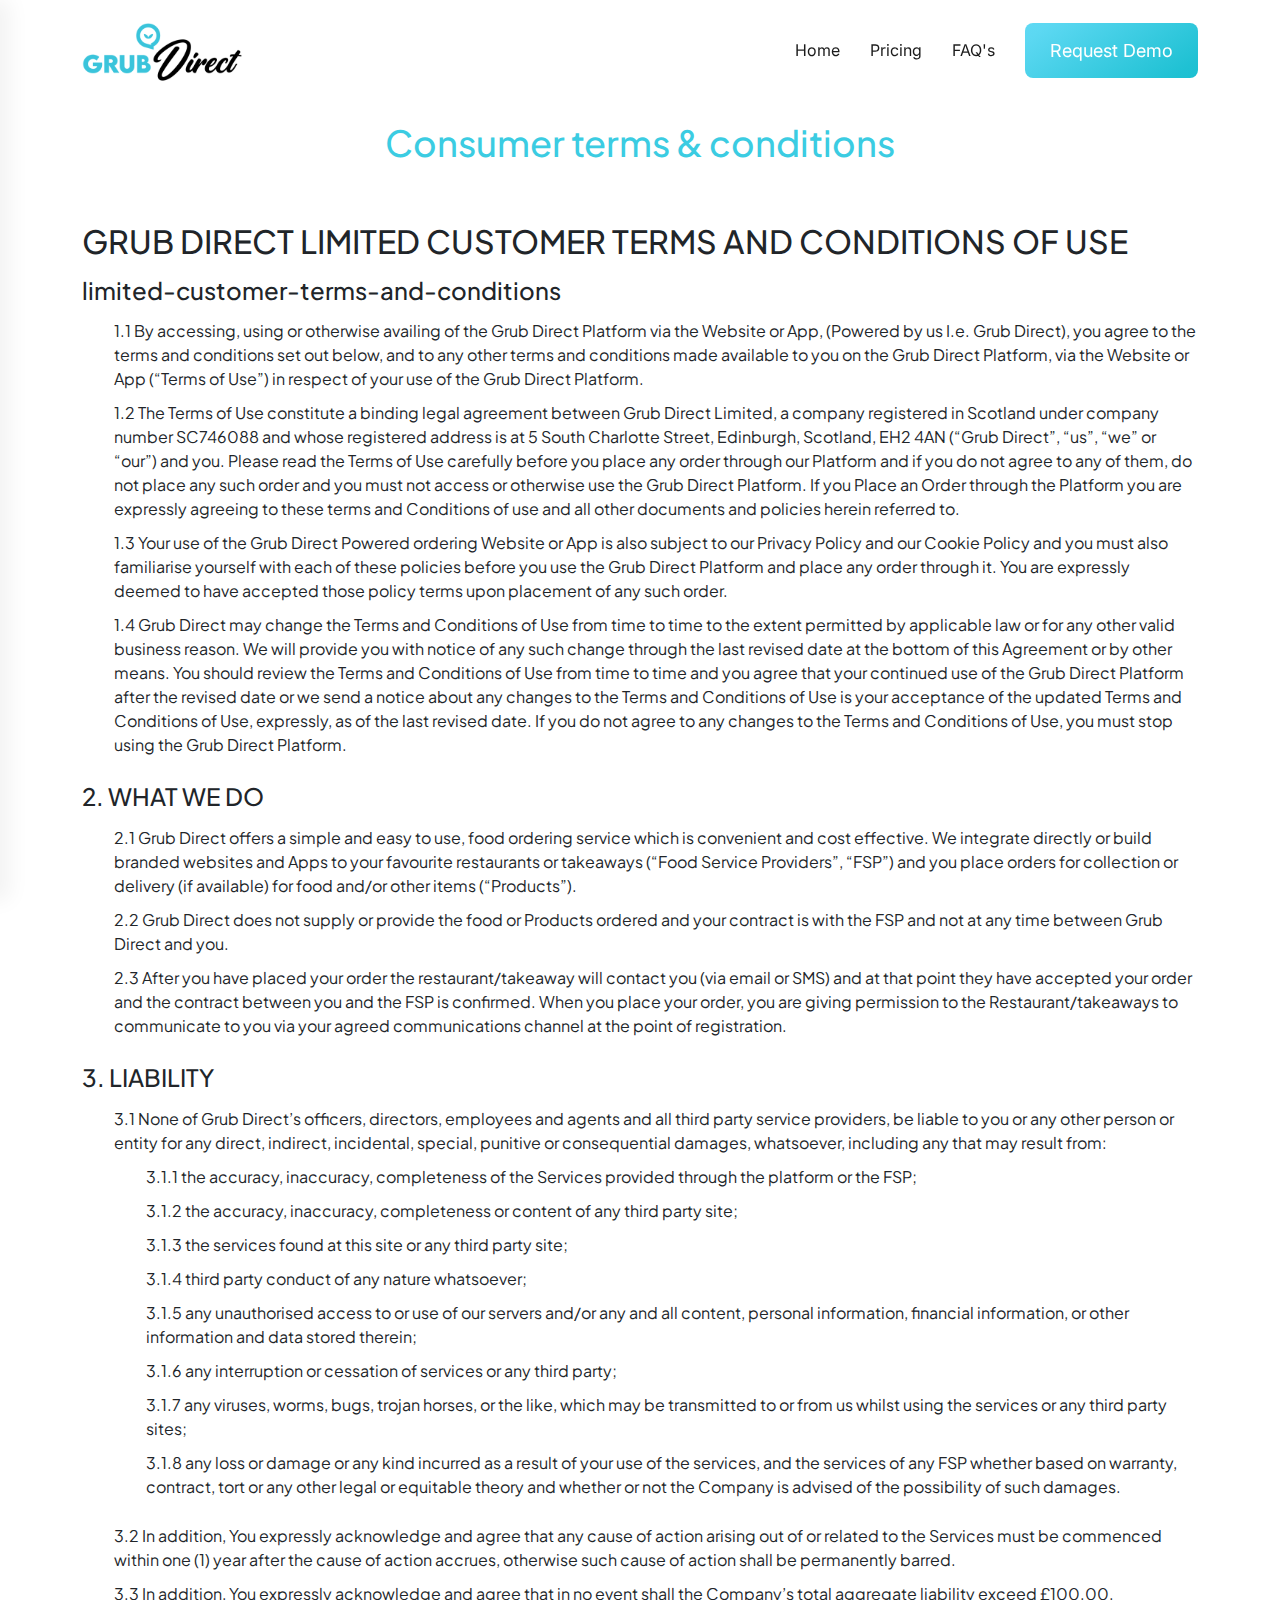
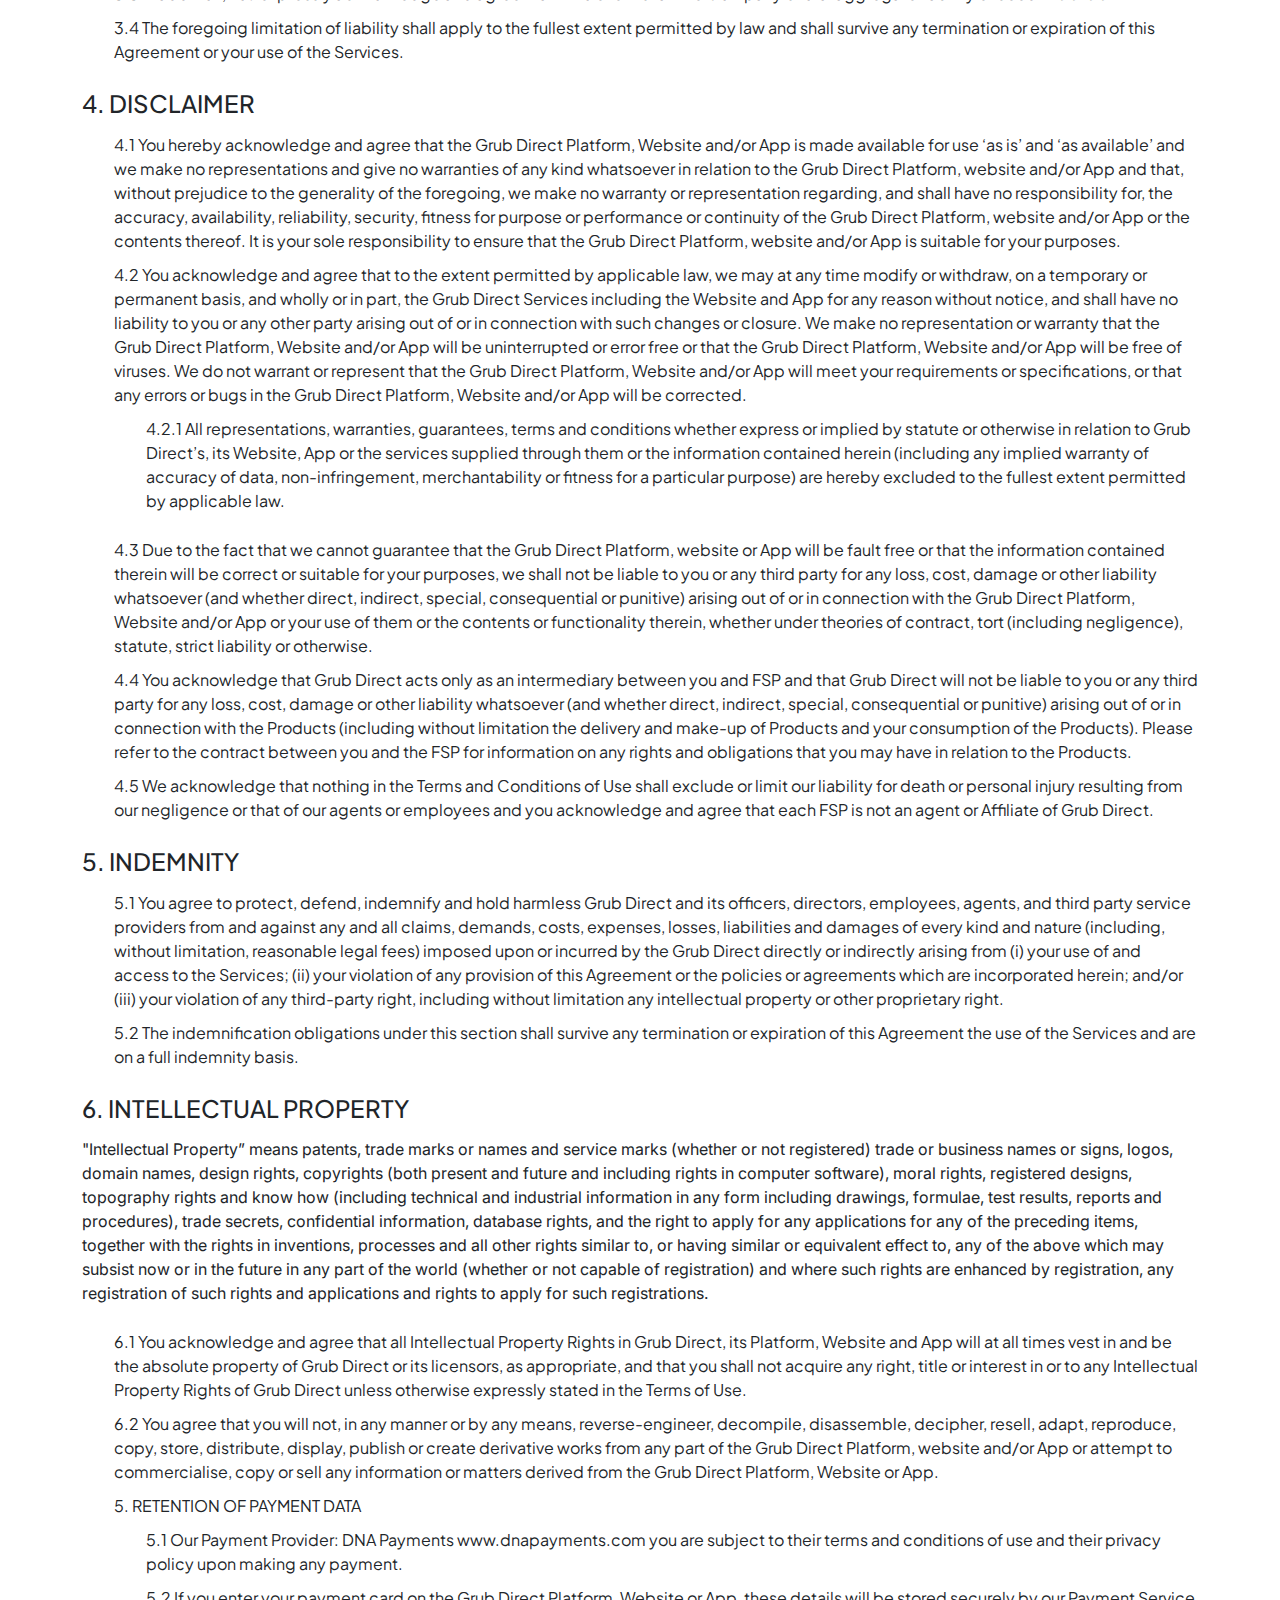
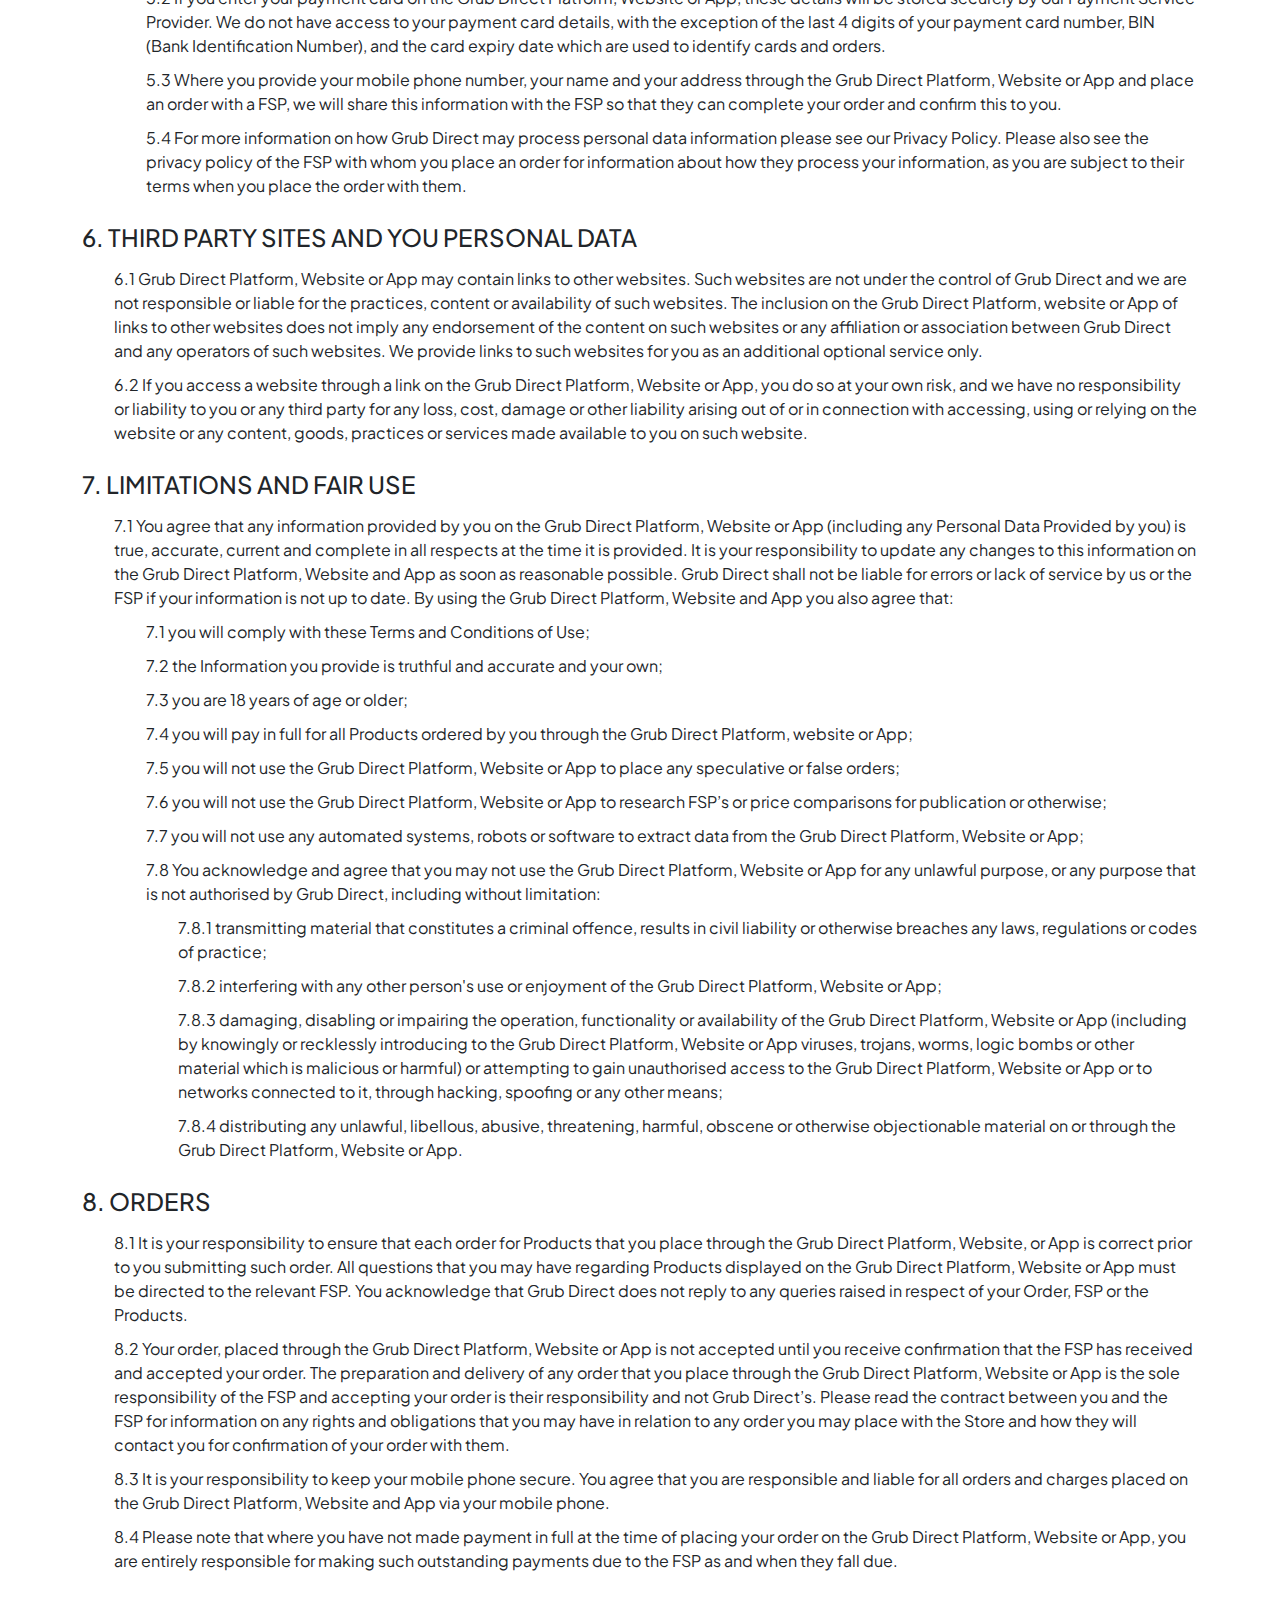
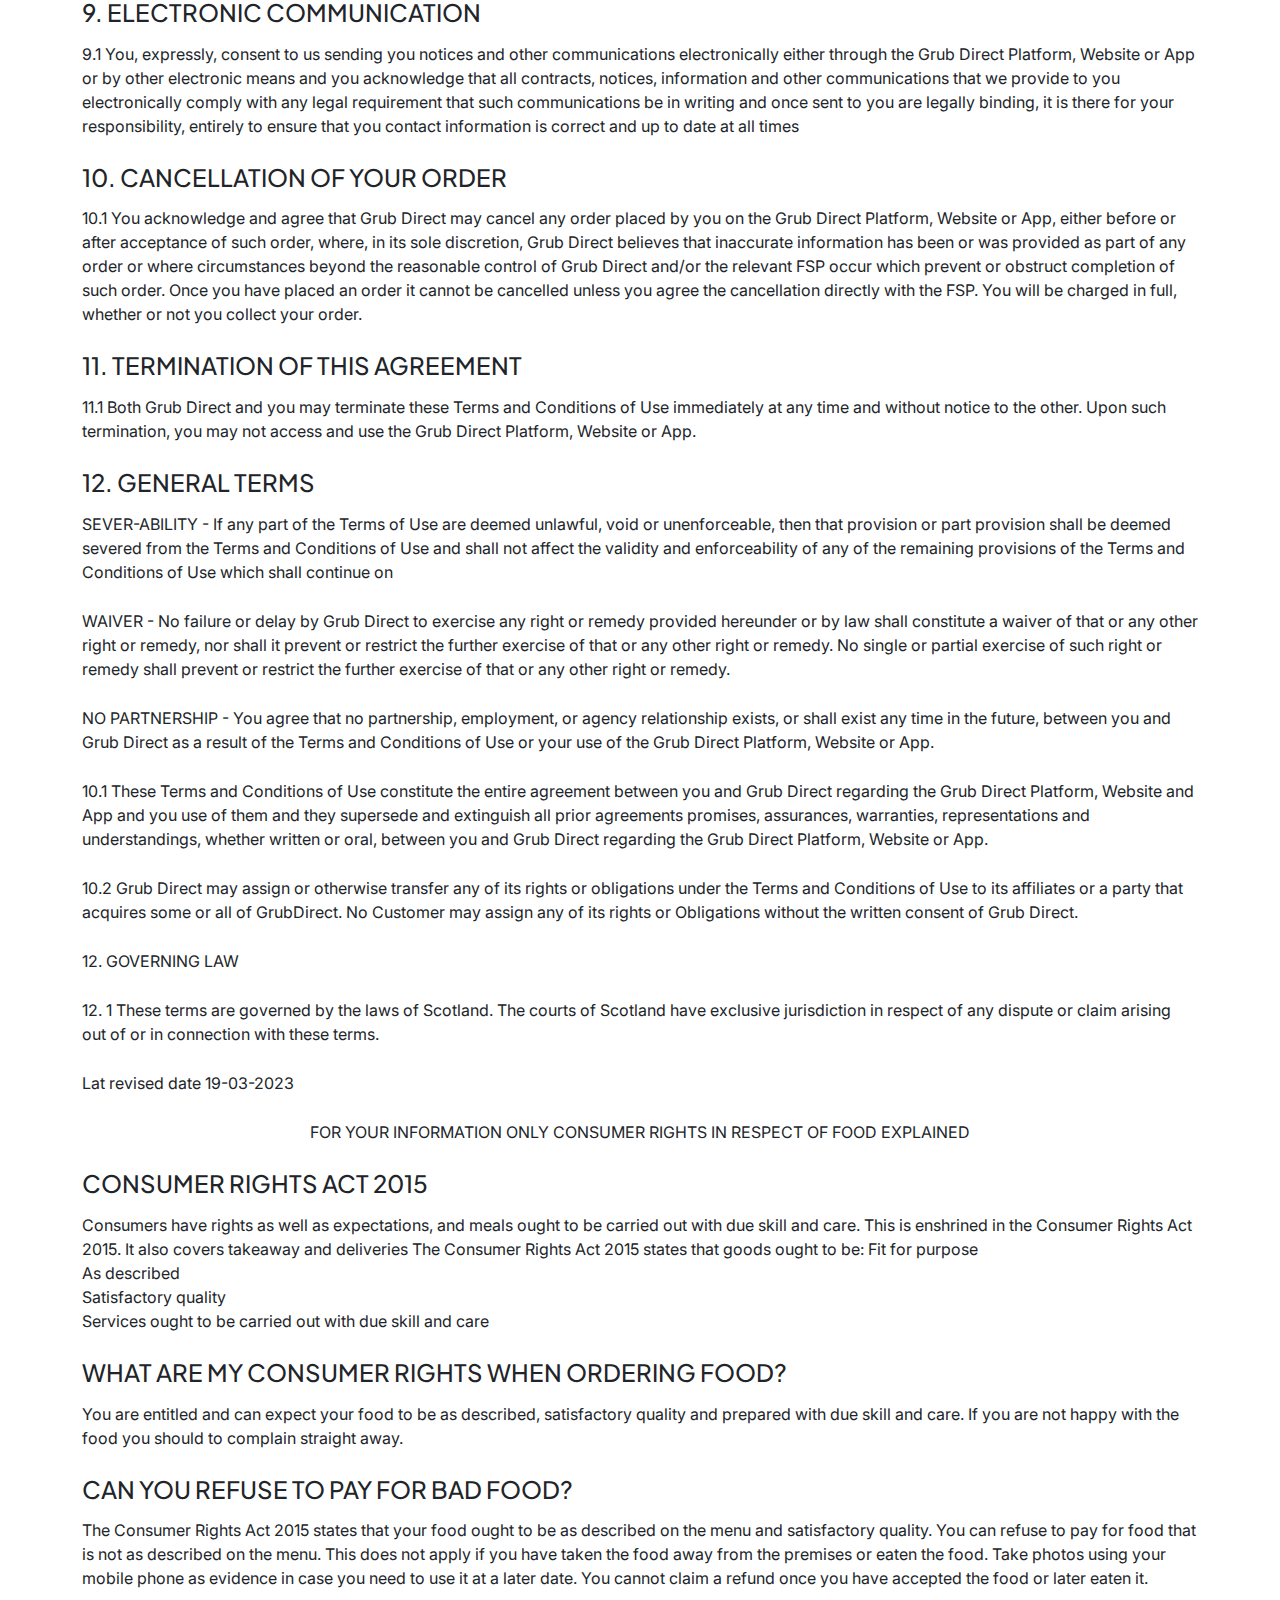
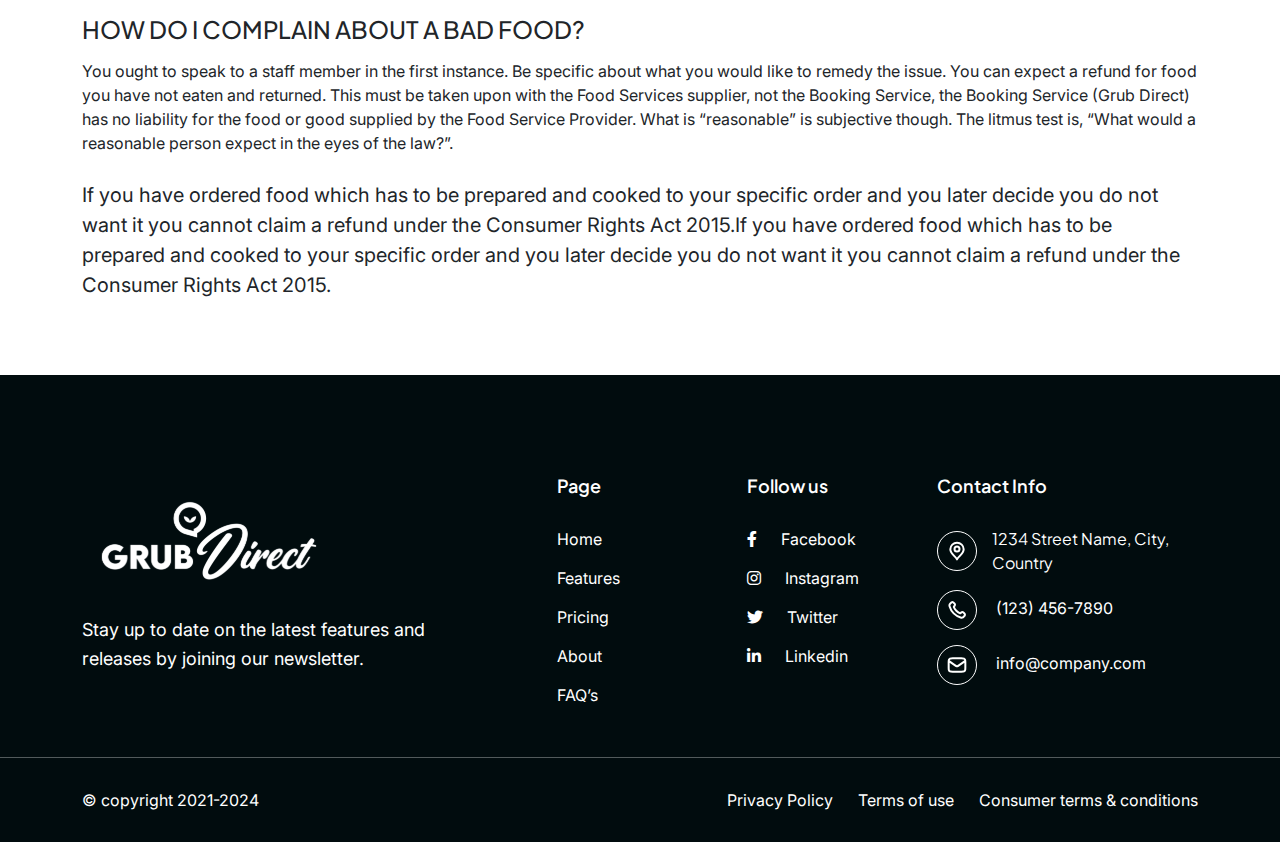
==== consumer-terms-conditions.html @ b96ad0de "initial" ====
<!DOCTYPE html>
<html lang="en">
  <head>
    <meta charset="UTF-8">
    <meta name="viewport" content="width=device-width, initial-scale=1.0">
    <title>Grub Direct</title>
    <link href="https://cdnjs.cloudflare.com/ajax/libs/bootstrap/5.3.0/css/bootstrap.min.css" rel="stylesheet">
    <link href="https://cdnjs.cloudflare.com/ajax/libs/font-awesome/6.0.0-beta3/css/all.min.css" rel="stylesheet">
    <link href="assets/css/aos.css" rel="stylesheet">
    <link rel="stylesheet" href="assets/css/main.css">
    <link rel="stylesheet" href="assets/css/responsive.css">
  </head>
  <body>
    <!-- header -->
    <header class="header-area">
      <div class="container">
        <div class="row align-items-center">
          <div class="col-xl-4 col-5">
            <div class="site-logo">
              <a href="index.html">
                <img src="assets/images/logo.svg" alt="grubdirect">
              </a>
            </div>
          </div>
          <div class="col-xl-8 col-7">
            <div class="main-navigation">
              <ul>
                <li>
                  <a href="#">Home</a>
                </li>
                <li>
                  <a href="#">Pricing</a>
                </li>
                <li>
                  <a href="#">FAQ's</a>
                </li>
              </ul>
              <a href="#" class="primary-btn">Request Demo</a>
            </div>
            <div class="menu-trigger-wrap">
              <div class="menu-trigger">
                <i class="fas fa-bars"></i>
                <i class="fas fa-times"></i>
              </div>
            </div>
          </div>
        </div>
      </div>
    </header>
    <!-- header offcanvas  -->
    <div class="offcanvas-wraper">
      <div class="container">
        <div class="row">
          <div class="col-lg-12">
            <ul class="offcanvas-menu navbar-nav">
              <li class="nav-item active">
                <a class="nav-link" href="#">Home</a>
              </li>
              <li class="nav-item">
                <a class="nav-link" href="#nft">Pricing</a>
              </li>
              <li class="nav-item">
                <a class="nav-link" href="#ecosystem">FAQ's</a>
              </li>
            </ul>
            <ul class="header-btns">
              <li>
                <a class="primary-btn astro-play" href="#">AstroPlay <i class="fas fa-angle-right"></i>
                </a>
              </li>
            </ul>
          </div>
        </div>
      </div>
    </div>
    <!-- hero -->
    <section class="inner-banner">
      <div class="container">
        <div class="row">
          <div class="col-lg-12">
            <h2>Consumer terms & conditions</h2>
          </div>
        </div>
      </div>
    </section>
    <section class="privacy-content">
      <div class="container">
        <div class="row">
          <div class="col-lg-12">
            <h2>GRUB DIRECT LIMITED CUSTOMER TERMS AND CONDITIONS OF USE </h2>
            <h4>limited-customer-terms-and-conditions</h4>
            <ul>
              <li>1.1 By accessing, using or otherwise availing of the Grub Direct Platform via the Website or App, (Powered by us I.e. Grub Direct), you agree to the terms and conditions set out below, and to any other terms and conditions made available to you on the Grub Direct Platform, via the Website or App (“Terms of Use”) in respect of your use of the Grub Direct Platform.</li>
              <li>1.2 The Terms of Use constitute a binding legal agreement between Grub Direct Limited, a company registered in Scotland under company number SC746088 and whose registered address is at 5 South Charlotte Street, Edinburgh, Scotland, EH2 4AN (“Grub Direct”, “us”, “we” or “our”) and you. Please read the Terms of Use carefully before you place any order through our Platform and if you do not agree to any of them, do not place any such order and you must not access or otherwise use the Grub Direct Platform. If you Place an Order through the Platform you are expressly agreeing to these terms and Conditions of use and all other documents and policies herein referred to.</li>
              <li>1.3 Your use of the Grub Direct Powered ordering Website or App is also subject to our Privacy Policy and our Cookie Policy and you must also familiarise yourself with each of these policies before you use the Grub Direct Platform and place any order through it. You are expressly deemed to have accepted those policy terms upon placement of any such order.</li>
              <li>1.4 Grub Direct may change the Terms and Conditions of Use from time to time to the extent permitted by applicable law or for any other valid business reason. We will provide you with notice of any such change through the last revised date at the bottom of this Agreement or by other means. You should review the Terms and Conditions of Use from time to time and you agree that your continued use of the Grub Direct Platform after the revised date or we send a notice about any changes to the Terms and Conditions of Use is your acceptance of the updated Terms and Conditions of Use, expressly, as of the last revised date. If you do not agree to any changes to the Terms and Conditions of Use, you must stop using the Grub Direct Platform.</li>
            </ul>
            <h4>2. WHAT WE DO</h4>
            <ul>
              <li>2.1 Grub Direct offers a simple and easy to use, food ordering service which is convenient and cost effective. We integrate directly or build branded websites and Apps to your favourite restaurants or takeaways (“Food Service Providers”, “FSP”) and you place orders for collection or delivery (if available) for food and/or other items (“Products”).</li>
              <li>2.2 Grub Direct does not supply or provide the food or Products ordered and your contract is with the FSP and not at any time between Grub Direct and you.</li>
              <li>2.3 After you have placed your order the restaurant/takeaway will contact you (via email or SMS) and at that point they have accepted your order and the contract between you and the FSP is confirmed. When you place your order, you are giving permission to the Restaurant/takeaways to communicate to you via your agreed communications channel at the point of registration.</li>
            </ul>
            <h4>3. LIABILITY</h4>
            <ul>
              <li>3.1 None of Grub Direct’s officers, directors, employees and agents and all third party service providers, be liable to you or any other person or entity for any direct, indirect, incidental, special, punitive or consequential damages, whatsoever, including any that may result from:</li>
              <ul>
                <li>3.1.1 the accuracy, inaccuracy, completeness of the Services provided through the platform or the FSP;</li>
                <li>3.1.2 the accuracy, inaccuracy, completeness or content of any third party site;</li>
                <li>3.1.3 the services found at this site or any third party site;</li>
                <li>3.1.4 third party conduct of any nature whatsoever;</li>
                <li>3.1.5 any unauthorised access to or use of our servers and/or any and all content, personal information, financial information, or other information and data stored therein;</li>
                <li>3.1.6 any interruption or cessation of services or any third party;</li>
                <li>3.1.7 any viruses, worms, bugs, trojan horses, or the like, which may be transmitted to or from us whilst using the services or any third party sites;</li>
                <li>3.1.8 any loss or damage or any kind incurred as a result of your use of the services, and the services of any FSP whether based on warranty, contract, tort or any other legal or equitable theory and whether or not the Company is advised of the possibility of such damages.</li>
              </ul>
              <li>3.2 In addition, You expressly acknowledge and agree that any cause of action arising out of or related to the Services must be commenced within one (1) year after the cause of action accrues, otherwise such cause of action shall be permanently barred.</li>
              <li>3.3 In addition, You expressly acknowledge and agree that in no event shall the Company’s total aggregate liability exceed £100.00.</li>
              <li>3.4 The foregoing limitation of liability shall apply to the fullest extent permitted by law and shall survive any termination or expiration of this Agreement or your use of the Services.</li>
            </ul>
            <h4>4. DISCLAIMER</h4>
            <ul>
              <li>4.1 You hereby acknowledge and agree that the Grub Direct Platform, Website and/or App is made available for use ‘as is’ and ‘as available’ and we make no representations and give no warranties of any kind whatsoever in relation to the Grub Direct Platform, website and/or App and that, without prejudice to the generality of the foregoing, we make no warranty or representation regarding, and shall have no responsibility for, the accuracy, availability, reliability, security, fitness for purpose or performance or continuity of the Grub Direct Platform, website and/or App or the contents thereof. It is your sole responsibility to ensure that the Grub Direct Platform, website and/or App is suitable for your purposes.</li>
              <li>4.2 You acknowledge and agree that to the extent permitted by applicable law, we may at any time modify or withdraw, on a temporary or permanent basis, and wholly or in part, the Grub Direct Services including the Website and App for any reason without notice, and shall have no liability to you or any other party arising out of or in connection with such changes or closure. We make no representation or warranty that the Grub Direct Platform, Website and/or App will be uninterrupted or error free or that the Grub Direct Platform, Website and/or App will be free of viruses. We do not warrant or represent that the Grub Direct Platform, Website and/or App will meet your requirements or specifications, or that any errors or bugs in the Grub Direct Platform, Website and/or App will be corrected.</li>
              <ul>
                <li>4.2.1 All representations, warranties, guarantees, terms and conditions whether express or implied by statute or otherwise in relation to Grub Direct’s, its Website, App or the services supplied through them or the information contained herein (including any implied warranty of accuracy of data, non-infringement, merchantability or fitness for a particular purpose) are hereby excluded to the fullest extent permitted by applicable law.</li>
              </ul>
              <li>4.3 Due to the fact that we cannot guarantee that the Grub Direct Platform, website or App will be fault free or that the information contained therein will be correct or suitable for your purposes, we shall not be liable to you or any third party for any loss, cost, damage or other liability whatsoever (and whether direct, indirect, special, consequential or punitive) arising out of or in connection with the Grub Direct Platform, Website and/or App or your use of them or the contents or functionality therein, whether under theories of contract, tort (including negligence), statute, strict liability or otherwise.</li>
              <li>4.4 You acknowledge that Grub Direct acts only as an intermediary between you and FSP and that Grub Direct will not be liable to you or any third party for any loss, cost, damage or other liability whatsoever (and whether direct, indirect, special, consequential or punitive) arising out of or in connection with the Products (including without limitation the delivery and make-up of Products and your consumption of the Products). Please refer to the contract between you and the FSP for information on any rights and obligations that you may have in relation to the Products.</li>
              <li>4.5 We acknowledge that nothing in the Terms and Conditions of Use shall exclude or limit our liability for death or personal injury resulting from our negligence or that of our agents or employees and you acknowledge and agree that each FSP is not an agent or Affiliate of Grub Direct.</li>
            </ul>
            <h4>5. INDEMNITY</h4>
            <ul>
              <li>5.1 You agree to protect, defend, indemnify and hold harmless Grub Direct and its officers, directors, employees, agents, and third party service providers from and against any and all claims, demands, costs, expenses, losses, liabilities and damages of every kind and nature (including, without limitation, reasonable legal fees) imposed upon or incurred by the Grub Direct directly or indirectly arising from (i) your use of and access to the Services; (ii) your violation of any provision of this Agreement or the policies or agreements which are incorporated herein; and/or (iii) your violation of any third-party right, including without limitation any intellectual property or other proprietary right.</li>
              <li>5.2 The indemnification obligations under this section shall survive any termination or expiration of this Agreement the use of the Services and are on a full indemnity basis.</li>
            </ul>
            <h4>6. INTELLECTUAL PROPERTY</h4>
            <p>"Intellectual Property” means patents, trade marks or names and service marks (whether or not registered) trade or business names or signs, logos, domain names, design rights, copyrights (both present and future and including rights in computer software), moral rights, registered designs, topography rights and know how (including technical and industrial information in any form including drawings, formulae, test results, reports and procedures), trade secrets, confidential information, database rights, and the right to apply for any applications for any of the preceding items, together with the rights in inventions, processes and all other rights similar to, or having similar or equivalent effect to, any of the above which may subsist now or in the future in any part of the world (whether or not capable of registration) and where such rights are enhanced by registration, any registration of such rights and applications and rights to apply for such registrations.</p>
            <ul>
              <li>6.1 You acknowledge and agree that all Intellectual Property Rights in Grub Direct, its Platform, Website and App will at all times vest in and be the absolute property of Grub Direct or its licensors, as appropriate, and that you shall not acquire any right, title or interest in or to any Intellectual Property Rights of Grub Direct unless otherwise expressly stated in the Terms of Use.</li>
              <li>6.2 You agree that you will not, in any manner or by any means, reverse-engineer, decompile, disassemble, decipher, resell, adapt, reproduce, copy, store, distribute, display, publish or create derivative works from any part of the Grub Direct Platform, website and/or App or attempt to commercialise, copy or sell any information or matters derived from the Grub Direct Platform, Website or App.</li>
              <li>5. RETENTION OF PAYMENT DATA</li>
              <ul>
                <li>5.1 Our Payment Provider: DNA Payments www.dnapayments.com you are subject to their terms and conditions of use and their privacy policy upon making any payment.</li>
                <li>5.2 If you enter your payment card on the Grub Direct Platform, Website or App, these details will be stored securely by our Payment Service Provider. We do not have access to your payment card details, with the exception of the last 4 digits of your payment card number, BIN (Bank Identification Number), and the card expiry date which are used to identify cards and orders.</li>
                <li>5.3 Where you provide your mobile phone number, your name and your address through the Grub Direct Platform, Website or App and place an order with a FSP, we will share this information with the FSP so that they can complete your order and confirm this to you.</li>
                <li>5.4 For more information on how Grub Direct may process personal data information please see our Privacy Policy. Please also see the privacy policy of the FSP with whom you place an order for information about how they process your information, as you are subject to their terms when you place the order with them.</li>
              </ul>
            </ul>
            <h4>6. THIRD PARTY SITES AND YOU PERSONAL DATA </h4>
            <ul>
              <li>6.1 Grub Direct Platform, Website or App may contain links to other websites. Such websites are not under the control of Grub Direct and we are not responsible or liable for the practices, content or availability of such websites. The inclusion on the Grub Direct Platform, website or App of links to other websites does not imply any endorsement of the content on such websites or any affiliation or association between Grub Direct and any operators of such websites. We provide links to such websites for you as an additional optional service only.</li>
              <li>6.2 If you access a website through a link on the Grub Direct Platform, Website or App, you do so at your own risk, and we have no responsibility or liability to you or any third party for any loss, cost, damage or other liability arising out of or in connection with accessing, using or relying on the website or any content, goods, practices or services made available to you on such website.</li>
            </ul>
            <h4>7. LIMITATIONS AND FAIR USE</h4>
            <ul>
              <li>7.1 You agree that any information provided by you on the Grub Direct Platform, Website or App (including any Personal Data Provided by you) is true, accurate, current and complete in all respects at the time it is provided. It is your responsibility to update any changes to this information on the Grub Direct Platform, Website and App as soon as reasonable possible. Grub Direct shall not be liable for errors or lack of service by us or the FSP if your information is not up to date. By using the Grub Direct Platform, Website and App you also agree that:</li>
              <ul>
                <li>7.1 you will comply with these Terms and Conditions of Use;</li>
                <li>7.2 the Information you provide is truthful and accurate and your own;</li>
                <li>7.3 you are 18 years of age or older;</li>
                <li>7.4 you will pay in full for all Products ordered by you through the Grub Direct Platform, website or App;</li>
                <li>7.5 you will not use the Grub Direct Platform, Website or App to place any speculative or false orders;</li>
                <li>7.6 you will not use the Grub Direct Platform, Website or App to research FSP’s or price comparisons for publication or otherwise;</li>
                <li>7.7 you will not use any automated systems, robots or software to extract data from the Grub Direct Platform, Website or App;</li>
                <li>7.8 You acknowledge and agree that you may not use the Grub Direct Platform, Website or App for any unlawful purpose, or any purpose that is not authorised by Grub Direct, including without limitation:</li>
                <ul>
                  <li>7.8.1 transmitting material that constitutes a criminal offence, results in civil liability or otherwise breaches any laws, regulations or codes of practice;</li>
                  <li>7.8.2 interfering with any other person's use or enjoyment of the Grub Direct Platform, Website or App;</li>
                  <li>7.8.3 damaging, disabling or impairing the operation, functionality or availability of the Grub Direct Platform, Website or App (including by knowingly or recklessly introducing to the Grub Direct Platform, Website or App viruses, trojans, worms, logic bombs or other material which is malicious or harmful) or attempting to gain unauthorised access to the Grub Direct Platform, Website or App or to networks connected to it, through hacking, spoofing or any other means;</li>
                  <li>7.8.4 distributing any unlawful, libellous, abusive, threatening, harmful, obscene or otherwise objectionable material on or through the Grub Direct Platform, Website or App.</li>
                </ul>
              </ul>
            </ul>
            <h4>8. ORDERS</h4>
            <ul>
              <li>8.1 It is your responsibility to ensure that each order for Products that you place through the Grub Direct Platform, Website, or App is correct prior to you submitting such order. All questions that you may have regarding Products displayed on the Grub Direct Platform, Website or App must be directed to the relevant FSP. You acknowledge that Grub Direct does not reply to any queries raised in respect of your Order, FSP or the Products.</li>
              <li>8.2 Your order, placed through the Grub Direct Platform, Website or App is not accepted until you receive confirmation that the FSP has received and accepted your order. The preparation and delivery of any order that you place through the Grub Direct Platform, Website or App is the sole responsibility of the FSP and accepting your order is their responsibility and not Grub Direct’s. Please read the contract between you and the FSP for information on any rights and obligations that you may have in relation to any order you may place with the Store and how they will contact you for confirmation of your order with them.</li>
              <li>8.3 It is your responsibility to keep your mobile phone secure. You agree that you are responsible and liable for all orders and charges placed on the Grub Direct Platform, Website and App via your mobile phone.</li>
              <li>8.4 Please note that where you have not made payment in full at the time of placing your order on the Grub Direct Platform, Website or App, you are entirely responsible for making such outstanding payments due to the FSP as and when they fall due.</li>
            </ul>
            <h4>9. ELECTRONIC COMMUNICATION</h4>
            <p>9.1 You, expressly, consent to us sending you notices and other communications electronically either through the Grub Direct Platform, Website or App or by other electronic means and you acknowledge that all contracts, notices, information and other communications that we provide to you electronically comply with any legal requirement that such communications be in writing and once sent to you are legally binding, it is there for your responsibility, entirely to ensure that you contact information is correct and up to date at all times</p>
            <h4>10. CANCELLATION OF YOUR ORDER</h4>
            <p>10.1 You acknowledge and agree that Grub Direct may cancel any order placed by you on the Grub Direct Platform, Website or App, either before or after acceptance of such order, where, in its sole discretion, Grub Direct believes that inaccurate information has been or was provided as part of any order or where circumstances beyond the reasonable control of Grub Direct and/or the relevant FSP occur which prevent or obstruct completion of such order. Once you have placed an order it cannot be cancelled unless you agree the cancellation directly with the FSP. You will be charged in full, whether or not you collect your order.</p>
            <h4>11. TERMINATION OF THIS AGREEMENT</h4>
            <p>11.1 Both Grub Direct and you may terminate these Terms and Conditions of Use immediately at any time and without notice to the other. Upon such termination, you may not access and use the Grub Direct Platform, Website or App.</p>
            <h4>12. GENERAL TERMS</h4>
            <p>SEVER-ABILITY - If any part of the Terms of Use are deemed unlawful, void or unenforceable, then that provision or part provision shall be deemed severed from the Terms and Conditions of Use and shall not affect the validity and enforceability of any of the remaining provisions of the Terms and Conditions of Use which shall continue on</p>
            <p>WAIVER - No failure or delay by Grub Direct to exercise any right or remedy provided hereunder or by law shall constitute a waiver of that or any other right or remedy, nor shall it prevent or restrict the further exercise of that or any other right or remedy. No single or partial exercise of such right or remedy shall prevent or restrict the further exercise of that or any other right or remedy.</p>
            <p>NO PARTNERSHIP - You agree that no partnership, employment, or agency relationship exists, or shall exist any time in the future, between you and Grub Direct as a result of the Terms and Conditions of Use or your use of the Grub Direct Platform, Website or App.</p>
            <p>10.1 These Terms and Conditions of Use constitute the entire agreement between you and Grub Direct regarding the Grub Direct Platform, Website and App and you use of them and they supersede and extinguish all prior agreements promises, assurances, warranties, representations and understandings, whether written or oral, between you and Grub Direct regarding the Grub Direct Platform, Website or App.</p>
            <p>10.2 Grub Direct may assign or otherwise transfer any of its rights or obligations under the Terms and Conditions of Use to its affiliates or a party that acquires some or all of GrubDirect. No Customer may assign any of its rights or Obligations without the written consent of Grub Direct.</p>
            <p>12. GOVERNING LAW</p>
            <p>12. 1 These terms are governed by the laws of Scotland. The courts of Scotland have exclusive jurisdiction in respect of any dispute or claim arising out of or in connection with these terms.</p>
            <p>Lat revised date 19-03-2023</p>
            <p style="text-align: center; text-transform: uppercase;">FOR YOUR INFORMATION ONLY CONSUMER RIGHTS IN RESPECT OF FOOD EXPLAINED </p>
            <h4>CONSUMER RIGHTS ACT 2015</h4>
            <p>Consumers have rights as well as expectations, and meals ought to be carried out with due skill and care. This is enshrined in the Consumer Rights Act 2015. It also covers takeaway and deliveries The Consumer Rights Act 2015 states that goods ought to be: Fit for purpose <br> As described <br> Satisfactory quality <br> Services ought to be carried out with due skill and care </p>
            <h4>WHAT ARE MY CONSUMER RIGHTS WHEN ORDERING FOOD?</h4>
            <p>You are entitled and can expect your food to be as described, satisfactory quality and prepared with due skill and care. If you are not happy with the food you should to complain straight away. </p>
            <h4>CAN YOU REFUSE TO PAY FOR BAD FOOD? </h4>
            <p>The Consumer Rights Act 2015 states that your food ought to be as described on the menu and satisfactory quality. You can refuse to pay for food that is not as described on the menu. This does not apply if you have taken the food away from the premises or eaten the food. Take photos using your mobile phone as evidence in case you need to use it at a later date. You cannot claim a refund once you have accepted the food or later eaten it.</p>
            <h4>HOW DO I COMPLAIN ABOUT A BAD FOOD? </h4>
            <p>You ought to speak to a staff member in the first instance. Be specific about what you would like to remedy the issue. You can expect a refund for food you have not eaten and returned. This must be taken upon with the Food Services supplier, not the Booking Service, the Booking Service (Grub Direct) has no liability for the food or good supplied by the Food Service Provider. What is “reasonable” is subjective though. The litmus test is, “What would a reasonable person expect in the eyes of the law?”.</p>
            <p style="font-size:20px;">If you have ordered food which has to be prepared and cooked to your specific order and you later decide you do not want it you cannot claim a refund under the Consumer Rights Act 2015.If you have ordered food which has to be prepared and cooked to your specific order and you later decide you do not want it you cannot claim a refund under the Consumer Rights Act 2015. </p>
          </div>
        </div>
      </div>
    </section>
    <footer>
      <div class="container footer-container">
        <div class="row">
          <div class="col-xl-5 col-lg-4">
            <div class="footer-box">
              <img src="assets/images/footer-logo.svg" alt="">
              <p>Stay up to date on the latest features and releases by joining our newsletter.</p>
            </div>
          </div>
          <div class="col-xl-2 col-lg-2 desktop-col">
            <div class="footer-box">
              <h4>Page</h4>
              <ul>
                <li>
                  <a href="#">Home</a>
                </li>
                <li>
                  <a href="#">Features</a>
                </li>
                <li>
                  <a href="#">Pricing</a>
                </li>
                <li>
                  <a href="#">About</a>
                </li>
                <li>
                  <a href="#">FAQ’s</a>
                </li>
              </ul>
            </div>
          </div>
          <div class="col-xl-2 col-lg-3 desktop-col">
            <div class="footer-box social">
              <h4>Follow us</h4>
              <ul>
                <li>
                  <a href="#">
                    <i class="fab fa-facebook-f"></i> Facebook </a>
                </li>
                <li>
                  <a href="#">
                    <i class="fab fa-instagram"></i> Instagram </a>
                </li>
                <li>
                  <a href="#">
                    <i class="fab fa-twitter"></i> Twitter </a>
                </li>
                <li>
                  <a href="#">
                    <i class="fab fa-linkedin-in"></i> Linkedin </a>
                </li>
              </ul>
            </div>
          </div>
          <div class="col-xl-3 col-lg-3 desktop-col">
            <div class="footer-box contact">
              <h4>Contact Info</h4>
              <ul>
                <li>
                  <img src="assets/images/map.svg" alt=""> 1234 Street Name, City, Country
                </li>
                <li>
                  <a href="tel:(123) 456-7890">
                    <img src="assets/images/phone-footer.svg" alt=""> (123) 456-7890 </a>
                </li>
                <li>
                  <a href="mailto:info@company.com">
                    <img src="assets/images/env-footer.svg" alt=""> info@company.com </a>
                </li>
              </ul>
            </div>
          </div>
          <div class="col-lg-12 mobile-col">
            <div class="footer-accordion">
              <div class="accordion" id="accordionExample">
                <div class="accordion-item">
                  <h2 class="accordion-header" id="headingOne">
                    <button class="accordion-button" type="button" data-bs-toggle="collapse" data-bs-target="#collapseOne" aria-expanded="true" aria-controls="collapseOne"> Page </button>
                  </h2>
                  <div id="collapseOne" class="accordion-collapse collapse show" aria-labelledby="headingOne" data-bs-parent="#accordionExample">
                    <div class="accordion-body">
                      <ul>
                        <li>
                          <a href="#">Home</a>
                        </li>
                        <li>
                          <a href="#">Features</a>
                        </li>
                        <li>
                          <a href="#">Pricing</a>
                        </li>
                        <li>
                          <a href="#">About</a>
                        </li>
                        <li>
                          <a href="#">FAQ’s</a>
                        </li>
                      </ul>
                    </div>
                  </div>
                </div>
                <div class="accordion-item">
                  <h2 class="accordion-header" id="headingTwo">
                    <button class="accordion-button collapsed" type="button" data-bs-toggle="collapse" data-bs-target="#collapseTwo" aria-expanded="false" aria-controls="collapseTwo"> Follow Us </button>
                  </h2>
                  <div id="collapseTwo" class="accordion-collapse collapse" aria-labelledby="headingTwo" data-bs-parent="#accordionExample">
                    <div class="accordion-body">
                      <ul>
                        <li>
                          <a href="#">
                            <i class="fab fa-facebook-f"></i> Facebook </a>
                        </li>
                        <li>
                          <a href="#">
                            <i class="fab fa-instagram"></i> Instagram </a>
                        </li>
                        <li>
                          <a href="#">
                            <i class="fab fa-twitter"></i> Twitter </a>
                        </li>
                        <li>
                          <a href="#">
                            <i class="fab fa-linkedin-in"></i> Linkedin </a>
                        </li>
                      </ul>
                    </div>
                  </div>
                </div>
                <div class="accordion-item">
                  <h2 class="accordion-header" id="headingThree">
                    <button class="accordion-button collapsed" type="button" data-bs-toggle="collapse" data-bs-target="#collapseThree" aria-expanded="false" aria-controls="collapseThree"> Contact Info. </button>
                  </h2>
                  <div id="collapseThree" class="accordion-collapse collapse" aria-labelledby="headingThree" data-bs-parent="#accordionExample">
                    <div class="accordion-body">
                      <ul>
                        <li>
                          <img src="assets/images/map.svg" alt=""> 1234 Street Name, City, Country
                        </li>
                        <li>
                          <a href="tel:(123) 456-7890">
                            <img src="assets/images/phone-footer.svg" alt=""> (123) 456-7890 </a>
                        </li>
                        <li>
                          <a href="mailto:info@company.com">
                            <img src="assets/images/env-footer.svg" alt=""> info@company.com </a>
                        </li>
                      </ul>
                    </div>
                  </div>
                </div>
              </div>
            </div>
          </div>
        </div>
      </div>
      <div class="copyright">
        <div class="container">
          <div class="row">
            <div class="col-lg-6 order-lg-2">
              <ul>
                <li>
                  <a href="privacy-policy.html">Privacy Policy</a>
                </li>
                <li>
                  <a href="terms-condition.html">Terms of use</a>
                </li>
                <li>
                  <a href="consumer-terms-conditions.html">Consumer terms & conditions</a>
                </li>
              </ul>
            </div>
            <div class="col-lg-6 order-lg-1">
              <p>&copy; copyright 2021-2024</p>
            </div>
          </div>
        </div>
      </div>
    </footer>
    <script src="https://cdnjs.cloudflare.com/ajax/libs/jquery/3.6.0/jquery.min.js"></script>
    <script src="https://cdnjs.cloudflare.com/ajax/libs/bootstrap/5.3.0/js/bootstrap.bundle.min.js"></script>
    <script src="assets/js/aos.js"></script>
    <script src="assets/js/main.js"></script>
  </body>
</html>
---- assets/css/main.css ----
@import url('https://fonts.googleapis.com/css2?family=Inter:ital,opsz,wght@0,14..32,100..900;1,14..32,100..900&family=Plus+Jakarta+Sans:ital,wght@0,200..800;1,200..800&display=swap');

h1,
h2,
h3,
h4,
h5,
h6,
li {
  font-family: 'Plus Jakarta Sans', serif;
}

p,
a {
  font-family: 'Inter', serif;
}

.main-navigation ul {
  margin: 0;
  padding: 0;
  list-style: none;
  display: flex;
  gap: 30px;
}

.main-navigation ul li a {
  text-decoration: none;
  font-size: 16px;
  color: #1b1b1b;
  transition: .3s;
}

.main-navigation ul li a:hover {
  color: #00AFCC;
}

.main-navigation {
  display: flex;
  justify-content: end;
  align-items: center;
  gap: 30px;
}

.primary-btn {
  text-decoration: none;
  background-image: linear-gradient(144deg, #75e1ff, #5cd8f2, #1fc1d3, #00b6c3);
  color: #fff;
  display: inline-block;
  font-size: 18px;
  padding: 14px 25px;
  border-radius: 8px;
  border: none;
  background-size: 300% 100%;
  background-position: 50% 0;
  moz-transition: all .4s ease-in-out;
    -o-transition: all .4s ease-in-out;
    -webkit-transition: all .4s ease-in-out;
    transition: all .4s ease-in-out;
}

.primary-btn:hover {
  background-position: 100% 0;
}

.header-area {
  position: fixed;
  top: 0;
  left: 0;
  width: 100%;
  z-index: 999;
  transition: .3s;
  padding: 10px 0;
}

.header-area.header-fixed {
  background: #fff;
  box-shadow: 0 5px 20px #00000014;
}

.menu-trigger-wrap {
  display: none;
}
.menu-trigger {
  display: flex;
  text-align: right;
  background-image: linear-gradient(144deg, #75e1ff, #5cd8f2, #1fc1d3, #00b6c3);
  padding: 10px;
  font-size: 21px;
  color: #fff;
  border-radius: 5px;
  cursor: pointer;
  width: 40px;
  height: 40px;
  min-width: 40px;
  justify-content: center;
}

.offcanvas-wraper {
  position: fixed;
  width: 300px;
  background: #fff;
  height: 100%;
  top: 0;
  padding-top: 110px;
  z-index: 99;
  left: -300px;
  -webkit-transition: all 0.3s ease 0s;
  -moz-transition: all 0.3s ease 0s;
  -o-transition: all 0.3s ease 0s;
  transition: all 0.3s ease 0s; 
  box-shadow: 10px 0 20px #0000000d;
}
.offcanvas-wraper.active {
  left: 0; 
}

.menu-trigger .fa-times {
  display: none;
}

.menu-trigger.active .fa-times {
  display: block;
}

.menu-trigger.active .fa-bars {
  display: none;
}

.offcanvas-wraper .header-btns {
  margin: 0;
  padding: 0;
  list-style: none;
  margin-top: 20px;
}



section.hero-area {
  background-image: url(..//images/banner-bg.jpg);
  background-size: cover;
  background-position: bottom center;
  padding-top: 185px;
  padding-bottom: 85px;
}

.hero-top h1 {
  font-size: 64px;
  font-weight: bold;
  position: relative;
  display: inline-block;
}

.hero-top h1 span {
  color: #3bcce2;
}

.hero-top h1 img {
  position: absolute;
  left: -35px;
  top: -20px;
}

.hero-top h3 {
  font-size: 32px;
  font-weight: bold;
  margin: 20px 0;
}

.hero-top h1 {
  margin-bottom: 0;
}

.hero-top p {
  margin-bottom: 0;
  font-size: 18px;
  color: #1b1b1b;
}

.her-buttons {
  margin-top: 30px;
}

.secondary-btn {
  border: 1px solid #a3a3a3;
  display: inline-block;
  padding: 14px 25px;
  text-decoration: none;
  color: #1b1b1b;
  font-weight: 500;
  border-radius: 8px;
  transition: .3s;
}

.secondary-btn:hover {
  background: #030620;
  color: #fff;
}

.secondary-btn i {
  margin-right: 6px;
}

.her-buttons {
  display: flex;
  justify-content: center;
  gap: 30px;
}

.hero-list-items {
  margin-top: 60px;
}

.list-items ul {
  margin: 0;
  padding: 0;
  list-style: none;
}

.list-items li {
  background-color: #ffffff;
  padding: 15px 20px;
  border: 1px solid #dedede;
  border-radius: 3px;
  margin-bottom: 20px;
  font-weight: 500;
  position: relative;
  padding-left: 45px;
}

.list-items i {
  color: #7fb519;
  display: inline-block;
  position: absolute;
  top: 19px;
  left: 20px;
}

.section-title h2 {
  font-size: 45px;
  font-weight: bold;
}

.section-title {
  text-align: center;
}

.section-title p {
  color: #00afcc;
  font-size: 18px;
  font-weight: 500;
}

.section-title {
  margin-bottom: 50px;
}

section.product-section {
  margin: 100px 0;
}

.featured-product-item.product-item-one,
.featured-product-item.product-item-four {
  background-color: #dcf4f9;
  padding: 75px;
  border-radius: 10px;
}

img {
  max-width: 100%;
}

.featured-product-content h6 {
  color: #00afcc;
  font-size: 18px;
}

.featured-product-content h3 {
  color: #030620;
  font-size: 35px;
  font-weight: 600;
  margin: 18px 0;
}

.featured-product-content p {
  color: #1b1b1b;
  font-size: 18px;
}

.inline-btn {
  color: #030620;
  text-decoration: underline;
  text-underline-position: under;
  display: inline-block;
  margin-top: 25px;
  transition: .3s;
}

.inline-btn:hover {
  color: #00AFCC;
}

.featured-product-item.product-item-two {
  background-color: #d8eede;
}

.featured-product-item {
  border-radius: 10px;
  margin-bottom: 30px;
}

.featured-product-item.product-item-two,
.featured-product-item.product-item-three {
  padding: 60px;
  height: 100%;
}

.featured-product-item.product-item-two .featured-product-content,
.featured-product-item.product-item-three .featured-product-content {
  margin-top: 50px;
}

.featured-product-item.product-item-three {
  background-color: #f9ede3;
}

.featured-product-item.product-item-four {
  margin: 30px 0;
  background-size: cover;
  background-position: center;
}

.featured-product-item.product-item-five {
  background-color: #dcf4f9;
  padding: 75px;
  border-radius: 10px;
  padding-right: 30px;
}

.mobile-thumb {
  display: none;
}


.pricing-section {
  padding-bottom: 120px;
}

section.pricing-section .section-title p {
  color: #1b1b1b;
  font-weight: normal;
}

.pricing-box {
  border: 1px solid #a7abb2;
  border-radius: 20px;
}

.pricing-top h6 {
  font-size: 24px;
  font-weight: 500;
}

.pricing-top h2 {
  font-size: 56px;
  font-weight: bold;
}

.pricing-top h2 span {
  font-size: 18px;
  font-weight: normal;
  display: block;
}

.pricing-top {
  text-align: center;
}

.pricing-top .primary-btn {
  padding: 14px 60px;
}

.pricing-top h2 {
  margin: 35px 0;
}

.pricing-top {
  padding: 45px 50px;
  background-image: linear-gradient(45deg, #39c0d614, transparent);
}

.pricing-bottom ul {
  margin: 0;
  padding: 0;
  list-style: none;
}
.pricing-bottom {
  padding: 45px 50px;
}

.pricing-bottom li {
  font-size: 20px;
  color: #1b1b1b;
  position: relative;
  padding-left: 30px;
}

.pricing-bottom li:not(:last-child) {
  margin-bottom: 20px;
}

.pricing-bottom li i {
  margin-right: 20px;
  display: inline-block;
}

.pricing-bottom li img {
  position: absolute;
  left: 0;
  top: 9px;
}

.pricing-box.professional {
  background-color: #39c0d6;
  border-color: #39c0d6 !important;
}

.pricing-box.professional * {
  color: #fff !important;
}

.pricing-box.professional .primary-btn {
  background-image: none;
  background-color: #fff;
  color: #030620 !important;
}

.pricing-top h6.free {
  color: #1FC1D3;
}



.professional .pricing-bottom li img {
  filter: brightness(0) invert(1);
}

.get-in-touch-content {
  background-image: linear-gradient(45deg, #dcf4f9, #dcf4f9);
  padding: 80px 130px;
  border-radius: 10px;
  overflow: hidden;
}

section.get-in-touch {
  margin: 100px 0;
  border-radius: 10px;
}

.get-in-touch-content h2 {
  font-size: 45px;
  font-weight: bold;
  text-align: center;
  margin-bottom: 40px;
}

input,
select,
textarea {
  border: 1px solid #a7abb264;
  width: 100%;
  padding: 20px;
  border-radius: 10px;
}

input:focus,
select:focus,
textarea:focus {
  outline: none;
  box-shadow: none;
}

input::placeholder,
textarea::placeholder {
  color: #1b1b1b;
}

textarea {
  height: 150px;
}

select {
  -webkit-appearance: none;
    -moz-appearance: none;
    appearance: none;
    background-image: url(../images/arrow-down.svg);
    background-position: 98% center;
    background-repeat: no-repeat;
    background-color: #fff !important;
}

.form-group {
  margin-bottom: 20px;
}

.contact-items {
  display: flex;
  gap: 30px;
}

.contact-button {
  text-align: right;
}

.contact-item {
  display: flex;
  align-items: center;
}

.contact-item p {
  margin-bottom: 0;
}

.contact-item-content {
  margin-left: 20px;
}

.contact-item-content h4 {
  color: #1b1b1b;
  font-size: 14px;
}

.contact-item-content p {
  margin-bottom: 0;
}

.contact-item-content p a {
  text-decoration: none;
  font-size: 20px;
  color: #030620;
  font-weight: 500;
}

.cta-content h3 {
  font-size: 45px;
  font-weight: bold;
  color: #fff;
}

.cta-content p {
  font-size: 24px;
  color: #fff;
  margin: 21px 0;
}

.cta-content a {
  background-color: #fff !important;
  background-image: none;
  color: #000;
  padding: 15px 40px;
}

section.cta-section {
  background-position: center;
  background-size: cover;
  padding-top: 90px;
}

.cta-thumbnail img {
  width: 100%;
}

.cta-thumbnail {
  margin-right: -40px;
}

footer {
  background-color: #010c0e;
  color: #fff;
  padding-top: 100px;
}

.footer-box p {
  font-size: 18px;
  line-height: 1.6;
  max-width: 370px;
}

.footer-box h4 {
  margin-bottom: 30px;
  font-weight: 600;
  font-size: 18px;
}

.footer-box ul {
  margin: 0;
  padding: 0;
  list-style: none;
}

.footer-box ul li a {
  color: #fff;
  text-decoration: none;
  transition: .3s;
}

.footer-box ul li a:hover {
  color: #00AFCC;
}

.footer-box a {
  font-size: 16px;
}

.footer-box li {
  margin-bottom: 15px;
}

.footer-box li:last-child {
  margin-bottom: 0;
}

.footer-box ul li a i {
  margin-right: 20px;
}

.footer-box.contact li img {
  margin-right: 15px;
}

.footer-box img {
  margin-bottom: 15px;
}

.copyright ul {
  margin: 0;
  padding: 0;
  list-style: none;
  display: flex;
  align-items: center;
  justify-content: end;
  gap: 25px;
}

.copyright p {
  margin-bottom: 0;
}

.copyright ul li a {
  color: #fff;
  text-decoration: none;
  transition: .3s;
}
.copyright ul li a:hover {
  color: #00AFCC;
}

.copyright {
  padding: 30px 0;
  border-top: 1px solid #ffffff52;
  margin-top: 50px;
}


.footer-box.contact li {
  display: flex;
  align-items: center;
}

.footer-box.contact li img {
  margin-bottom: 0;
}
.footer-container .mobile-col {
  display: none;
}

.range-calculator {
  background: #fff;
  padding: 30px;
  border-radius: 10px;
  display: grid;
  grid-template-columns: 9fr 5fr;
}

.range-side {
  border-right: 1px solid #8CE9F9;
  padding-right: 60px;
}

.range-total {
  text-align: center;
  padding: 0 15px;
}

.range-total h4 {
  font-size: 24px;
  font-weight: 700;
}

.range-total .total {
  margin-bottom: 30px;
}
.range-side .logo-wrap {
  text-align: center;
}

input[type="range"] {
  /* removing default appearance */
  -webkit-appearance: none;
  appearance: none; 
  /* creating a custom design */
  width: 100%;
  cursor: pointer;
  outline: none;
  border-radius: 15px;
  /*  overflow: hidden;  remove this line*/
  
  /* New additions */
  height: 6px;
  background: #D9FBFF;
  padding: 0;
  border: none;
}

/* Thumb: webkit */
input[type="range"]::-webkit-slider-thumb {
  /* removing default appearance */
  -webkit-appearance: none;
  appearance: none; 
  /* creating a custom design */
  height: 25px;
  width: 25px;
  background-color: #fff;
  border-radius: 50%;
  border: none;
  border: 1px solid #00AFCC;

  /* box-shadow: -407px 0 0 400px #f50; emove this line */
  transition: .2s ease-in-out;
}

/* Thumb: Firefox */
input[type="range"]::-moz-range-thumb {
  height: 25px;
  width: 25px;
  background-color: #f50;
  border-radius: 50%;
  border: none;
  
  /* box-shadow: -407px 0 0 400px #f50; emove this line */
  transition: .2s ease-in-out;
}


.single-range-item h5 {
  font-size: 20px;
  font-weight: 600;
  font-family: 'Inter';
  margin-bottom: 15px;
  color: #1B1B1B;
}

.single-range-item p {
  font-size: 16px;
  color: #1B1B1B;
  margin-bottom: 20px;
}

.single-range-item {
  margin-bottom: 20px;
}

.custom-range .value-wrap {
  text-align: right;
  margin-top: 15px;
  display: flex;
  justify-content: flex-end;
}

.inner-banner {
  padding: 140px 0 80px;
  text-align: center;
}

.inner-banner h2 {
  color: #3bcce2;
  font-size: 3rem;
}

.privacy-content {
  margin-bottom: 50px;
}

.privacy-content h2, .privacy-content h3, .privacy-content h4 {
  margin-bottom: 15px;
}

.privacy-content ul {
  list-style: none;
}

.privacy-content ul li, .privacy-content ol li {
  margin-bottom: 10px;
}

.privacy-content ul, .privacy-content ol, .privacy-content p {
  margin-bottom: 25px;
}
---- assets/css/responsive.css ----
@media(max-width: 1440px) {
    section.product-section {
        margin: 80px 0;
    }
    section.get-in-touch {
        margin: 80px 0;
    }
    .section-title p {
        font-size: 16px;
    }
    .section-title h2 {
        font-size: 36px;
    }
    .section-title {
        margin-bottom: 30px;
    }
    .featured-product-content h6 {
        font-size: 16px;
    }
    .featured-product-content h3 {
        font-size: 32px;
    }
    .get-in-touch-content h2 {
        font-size: 36px;
        margin-bottom: 30px;
    }
    .cta-content h3 {
        font-size: 36px;
    }
    .pricing-section {
        padding-bottom: 80px;
    }
    .inner-banner {
        padding: 121px 0 50px;
        text-align: center;
    }
    .inner-banner h2 {
        font-size: 36px;
      }
}

@media(max-width: 1199px) {
    .featured-product-item.product-item-one, .featured-product-item.product-item-four {
        padding: 50px;
    }
    .featured-product-image {
        margin-bottom: 25px;
    }
    .featured-product-item.product-item-five {
        padding: 50px;
    }
    .featured-product-item.product-item-two, .featured-product-item.product-item-three {
        padding: 50px;
    }
    .pricing-top h2 {
        font-size: 45px;
    }
    .pricing-top {
        padding: 40px 30px;
    }
    .pricing-bottom {
        padding: 30px 30px;
    }
    .pricing-bottom li {
        font-size: 16px;
        padding-left: 28px;
    }
    .pricing-bottom li img {
        top: 8px;
        max-width: 15px;
    }
    .pricing-bottom li:not(:last-child) {
        margin-bottom: 15px;
    }
    .primary-btn {
        font-size: 16px;
    }
    .get-in-touch-content {
        padding: 60px 50px;
    }
    .contact-button {
        text-align: left;
        margin-top: 40px;
    }
    .main-navigation {
        display: none;
    }
    .menu-trigger-wrap {
        display: flex ;
        justify-content: flex-end;
    }
    .copyright ul {
        gap: 15px;
    }
}

@media(max-width: 991px) {
    section.hero-area {
        padding-top: 120px;
        padding-bottom: 50px;
    }
    .hero-top h1 {
        font-size: 40px;
    }
    .hero-top h1 img {
        left: -20px;
        top: -10px;
        max-width: 25px;
    }
    .hero-top h3 {
        font-size: 24px;
        margin: 15px 0;
    }
    .her-buttons {
        gap: 15px;
    }
    .cta-thumbnail {
        margin-right: 0;
        margin-left: -30px;
    }
    .footer-container .desktop-col {
        display: none;
    }
    .footer-container .mobile-col {
        display: block;
    }
    footer {
        padding-top: 30px;
    }
    .footer-box {
        text-align: center;
    }
    .footer-box p {
        margin: 0 auto 30px;
    }
    .footer-box {
        text-align: center;
    }
    
    .footer-accordion .accordion-item {
        background: #1A2426;
        border: none;
        margin-bottom: 15px;
        border-radius: 8px;
    }
    
    .footer-accordion .accordion-button {
        background: #1A2426;
        border-radius: 8px!important;
        box-shadow: none;
        color: #fff;
    }
    .footer-accordion ul {
        display: flex;
        flex-direction: column;
        gap: 15px;
        margin: 0;
        padding: 0;
        list-style: none;
    }
    
    .footer-accordion ul li, .footer-accordion ul li a {
        color: #fff;
        text-decoration: none;
        display: flex;
        align-items: center;
        gap: 15px;
    }
    .accordion-button::after {
        background-image: url(../images/arrow-white.svg);
        background-size: 15px;
        background-position: 100% 5px;
    }
    .accordion-button:not(.collapsed)::after {
        background-image: url(../images/arrow-white.svg);
    }
    .copyright ul {
        justify-content: center;
        margin-bottom: 15px;
    }
    .copyright p {
        text-align: center;
    }
    .range-calculator {
        margin-bottom: 30px;
    }
}

@media(max-width: 767px) {
    .pricing-section {
        padding-bottom: 50px;
    }
    section.hero-area {
        background-image: url(..//images/banner-mobile-bg.png);
    }
    .list-items li {
        margin-bottom: 10px;
    }   
    .her-buttons {
        gap: 15px;
        flex-direction: column;
        align-items: center;
    }
    .her-buttons .primary-btn {
        width: 270px;
    }
    section.product-section {
        margin: 60px 0;
    }
    .section-title h2 {
        font-size: 28px;
    }
    .mobile-thumb {
        display: block;
        margin: 25px 0;
    }
    .featured-product-content h3 {
        font-size: 28px;
    }
    .featured-product-item.product-item-one, .featured-product-item.product-item-four {
        padding: 40px 16px;
    }
    .featured-product-item .inline-btn {
        margin-top: 0;
    }
    .desktop-thumb {
        display: none;
        margin: 0 0 30px;
    }    
    .featured-product-item.product-item-two .featured-product-content, .featured-product-item.product-item-three .featured-product-content {
        margin-top: 0;
    }
    .featured-product-item.product-item-two, .featured-product-item.product-item-three {
        padding: 40px 16px;
    }
    .featured-product-item.product-item-five {
        padding: 40px 16px;
    }
    .get-in-touch-content {
        padding: 40px 16px;
    }
    input, select, textarea {
        border: 1px solid #a7abb264;
        width: 100%;
        padding: 17px 20px;
        border-radius: 8px;
    }
    .contact-items {
        flex-direction: column;
    }
    .contact-item img {
        max-width: 40px;
    }
    .contact-item-content p a {
        font-size: 16px;
    }
    select {
        background-position: 97% center;
        background-size: 14px;
    }
    section.get-in-touch {
        margin: 60px 0;
    }
    .desktop-col {
        display: none;
    }
    .cta-content h3 {
        font-size: 28px;
    }
    .cta-content p {
        font-size: 18px;
        color: #fff;
        margin: 0;
    }
    section.cta-section {
        padding: 40px 0;
    }
    .copyright ul {
        flex-wrap: wrap;
    }
    .range-calculator {
        padding: 10px;
        border-radius: 4px;
    }
    .range-side {
        padding-right: 20px;
    }
    .single-range-item h5 {
        font-size: 12px;
        margin-bottom: 5px;
    }
    .single-range-item p {
        font-size: 10px;
        margin-bottom: 10px;
    }
    input[type="range"] {
        height: 3px;
    }
    input[type="range"]::-webkit-slider-thumb {
        height: 10px;
        width: 10px;
      }
      
      /* Thumb: Firefox */
      input[type="range"]::-moz-range-thumb {
        height: 10px;
        width: 10px;
      }
      .custom-range .value-wrap {
        margin-top: 10px;
    }
    .custom-range .value-wrap {
        font-size: 12px;
    }
    .featured-product-content p {
        font-size: 10px;
    }
    .range-total h4 {
        font-size: 12px;
    }
    .single-range-item {
        margin-bottom: 15px;
    }
    .range-side .logo-wrap img {
        max-width: 80px;
    }
    .range-total {
        text-align: center;
        padding: 0 10px;
    }
}

@media(max-width:575px) {
    .cta-content a {
        width: 100%;
        text-align: center;
    }
    .contact-button .primary-btn {
        width: 100%;
    }
}
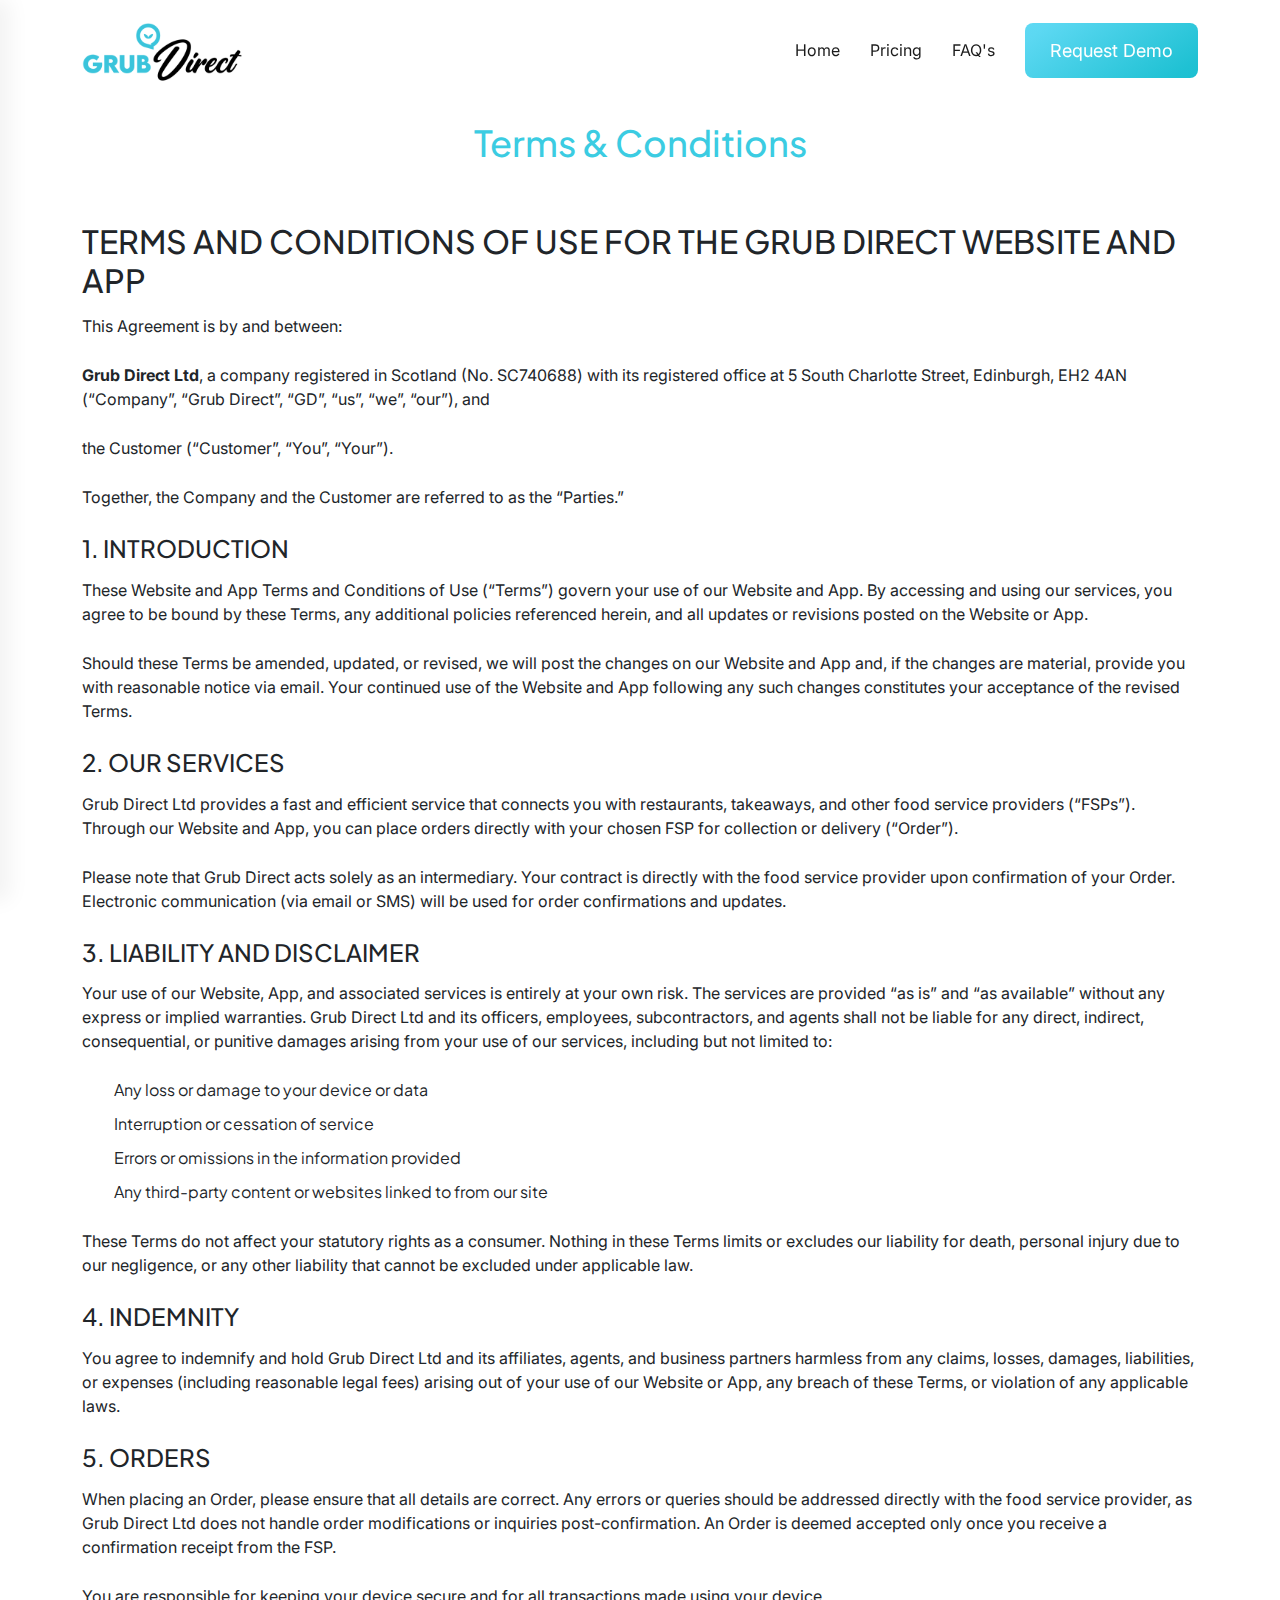
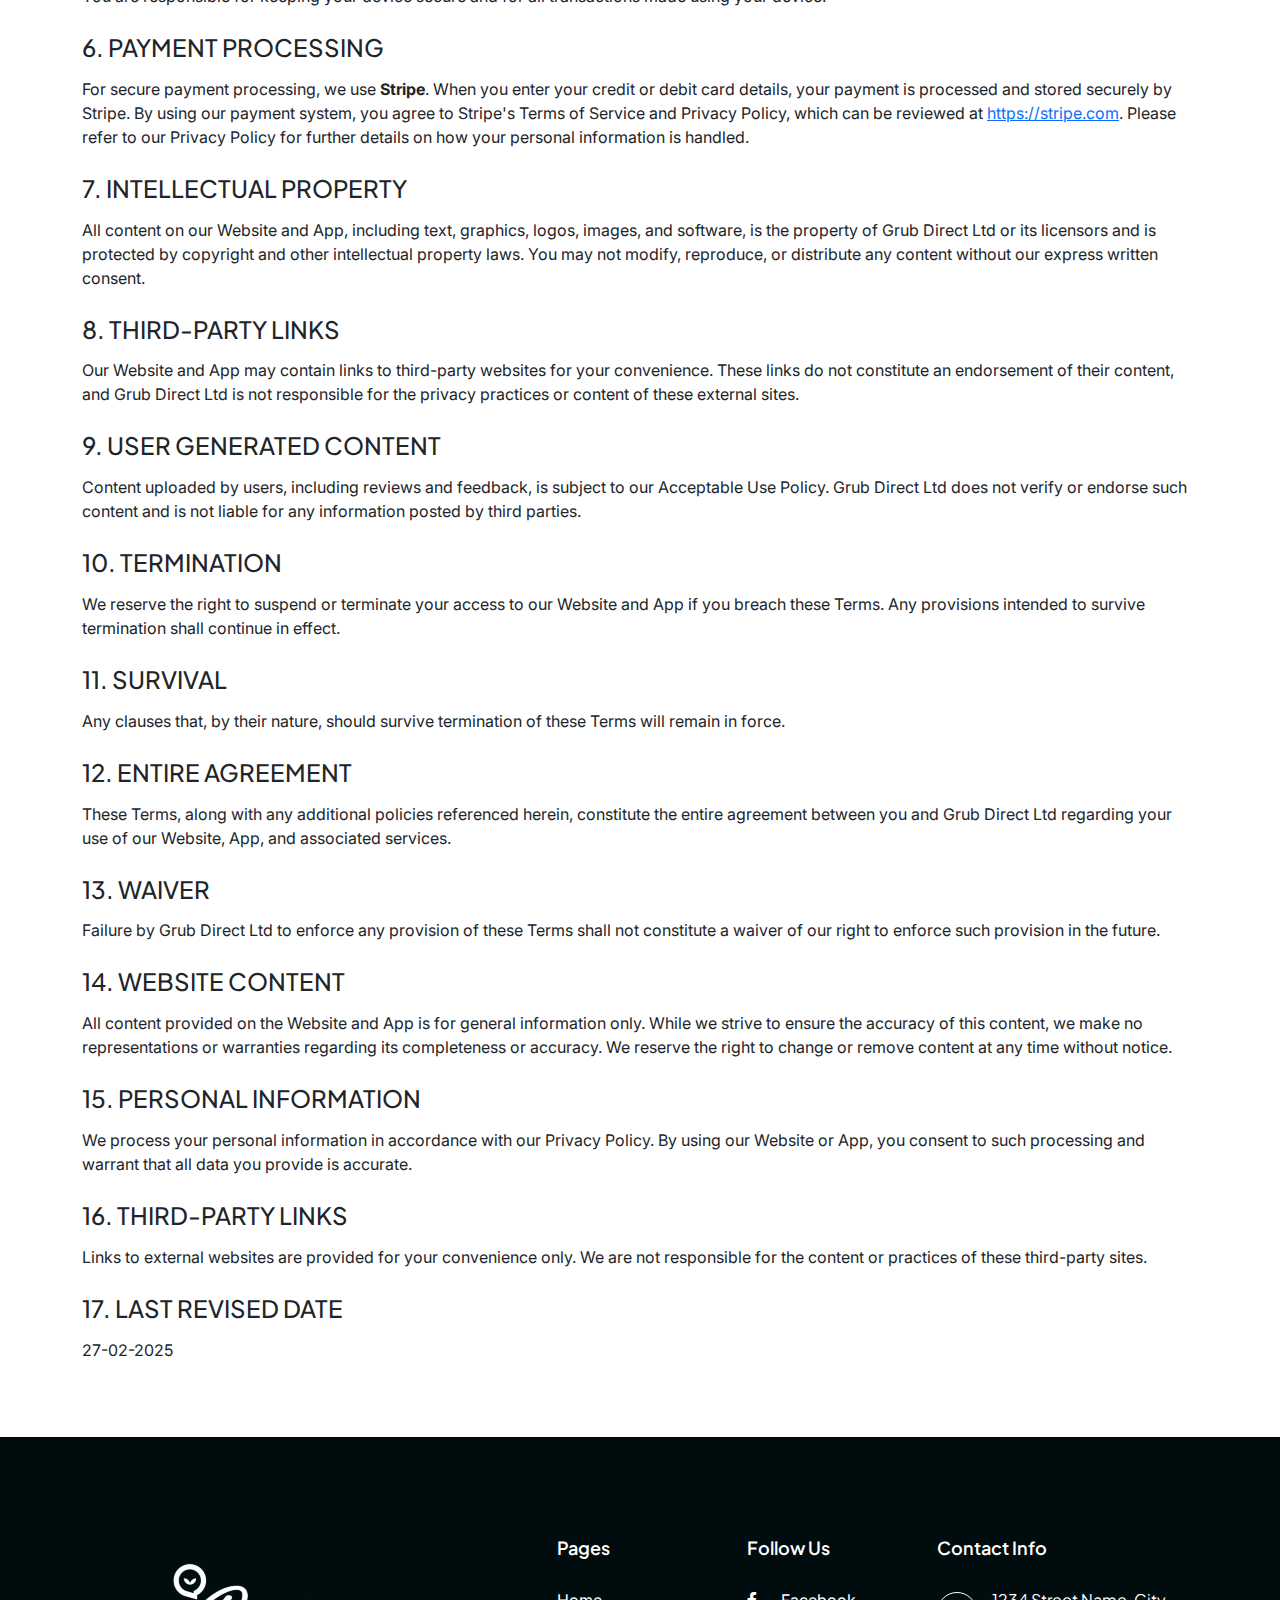
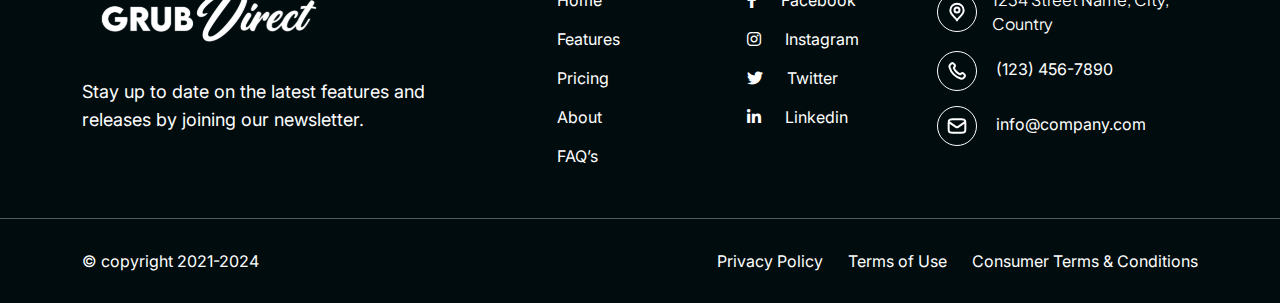
==== commit 0da52711: "updates" ====
--- a/consumer-terms-conditions.html
+++ b/consumer-terms-conditions.html
@@ -1,42 +1,42 @@
 <!DOCTYPE html>
 <html lang="en">
   <head>
-    <meta charset="UTF-8">
-    <meta name="viewport" content="width=device-width, initial-scale=1.0">
-    <title>Grub Direct</title>
-    <link href="https://cdnjs.cloudflare.com/ajax/libs/bootstrap/5.3.0/css/bootstrap.min.css" rel="stylesheet">
-    <link href="https://cdnjs.cloudflare.com/ajax/libs/font-awesome/6.0.0-beta3/css/all.min.css" rel="stylesheet">
-    <link href="assets/css/aos.css" rel="stylesheet">
-    <link rel="stylesheet" href="assets/css/main.css">
-    <link rel="stylesheet" href="assets/css/responsive.css">
+    <meta charset="UTF-8" />
+    <meta name="viewport" content="width=device-width, initial-scale=1.0" />
+    <title>Grub Direct - Terms & Conditions</title>
+    <link
+      href="https://cdnjs.cloudflare.com/ajax/libs/bootstrap/5.3.0/css/bootstrap.min.css"
+      rel="stylesheet"
+    />
+    <link
+      href="https://cdnjs.cloudflare.com/ajax/libs/font-awesome/6.0.0-beta3/css/all.min.css"
+      rel="stylesheet"
+    />
+    <link href="assets/css/aos.css" rel="stylesheet" />
+    <link rel="stylesheet" href="assets/css/main.css" />
+    <link rel="stylesheet" href="assets/css/responsive.css" />
   </head>
   <body>
-    <!-- header -->
+    <!-- Header -->
     <header class="header-area">
       <div class="container">
         <div class="row align-items-center">
           <div class="col-xl-4 col-5">
             <div class="site-logo">
               <a href="index.html">
-                <img src="assets/images/logo.svg" alt="grubdirect">
+                <img src="assets/images/logo.svg" alt="Grub Direct" />
               </a>
             </div>
           </div>
           <div class="col-xl-8 col-7">
-            <div class="main-navigation">
+            <nav class="main-navigation">
               <ul>
-                <li>
-                  <a href="#">Home</a>
-                </li>
-                <li>
-                  <a href="#">Pricing</a>
-                </li>
-                <li>
-                  <a href="#">FAQ's</a>
-                </li>
+                <li><a href="#">Home</a></li>
+                <li><a href="#">Pricing</a></li>
+                <li><a href="#">FAQ's</a></li>
               </ul>
               <a href="#" class="primary-btn">Request Demo</a>
-            </div>
+            </nav>
             <div class="menu-trigger-wrap">
               <div class="menu-trigger">
                 <i class="fas fa-bars"></i>
@@ -47,25 +47,21 @@
         </div>
       </div>
     </header>
-    <!-- header offcanvas  -->
+
+    <!-- Offcanvas Menu -->
     <div class="offcanvas-wraper">
       <div class="container">
         <div class="row">
           <div class="col-lg-12">
             <ul class="offcanvas-menu navbar-nav">
-              <li class="nav-item active">
-                <a class="nav-link" href="#">Home</a>
-              </li>
-              <li class="nav-item">
-                <a class="nav-link" href="#nft">Pricing</a>
-              </li>
-              <li class="nav-item">
-                <a class="nav-link" href="#ecosystem">FAQ's</a>
-              </li>
+              <li class="nav-item active"><a class="nav-link" href="#">Home</a></li>
+              <li class="nav-item"><a class="nav-link" href="#pricing">Pricing</a></li>
+              <li class="nav-item"><a class="nav-link" href="#faq">FAQ's</a></li>
             </ul>
             <ul class="header-btns">
               <li>
-                <a class="primary-btn astro-play" href="#">AstroPlay <i class="fas fa-angle-right"></i>
+                <a class="primary-btn astro-play" href="#">
+                  AstroPlay <i class="fas fa-angle-right"></i>
                 </a>
               </li>
             </ul>
@@ -73,191 +69,183 @@
         </div>
       </div>
     </div>
-    <!-- hero -->
+
+    <!-- Hero Section -->
     <section class="inner-banner">
       <div class="container">
         <div class="row">
           <div class="col-lg-12">
-            <h2>Consumer terms & conditions</h2>
+            <h2>Terms & Conditions</h2>
           </div>
         </div>
       </div>
     </section>
+
+    <!-- Terms and Conditions Content -->
     <section class="privacy-content">
       <div class="container">
         <div class="row">
           <div class="col-lg-12">
-            <h2>GRUB DIRECT LIMITED CUSTOMER TERMS AND CONDITIONS OF USE </h2>
-            <h4>limited-customer-terms-and-conditions</h4>
+            <h2>
+              TERMS AND CONDITIONS OF USE FOR THE GRUB DIRECT WEBSITE AND APP
+            </h2>
+            <p>
+              This Agreement is by and between:
+            </p>
+            <p>
+              <strong>Grub Direct Ltd</strong>, a company registered in Scotland (No. SC740688) with its registered office at 5 South Charlotte Street, Edinburgh, EH2 4AN (“Company”, “Grub Direct”, “GD”, “us”, “we”, “our”), and
+            </p>
+            <p>
+              the Customer (“Customer”, “You”, “Your”).
+            </p>
+            <p>
+              Together, the Company and the Customer are referred to as the “Parties.”
+            </p>
+
+            <h4>1. INTRODUCTION</h4>
+            <p>
+              These Website and App Terms and Conditions of Use (“Terms”) govern your use of our Website and App. By accessing and using our services, you agree to be bound by these Terms, any additional policies referenced herein, and all updates or revisions posted on the Website or App.
+            </p>
+            <p>
+              Should these Terms be amended, updated, or revised, we will post the changes on our Website and App and, if the changes are material, provide you with reasonable notice via email. Your continued use of the Website and App following any such changes constitutes your acceptance of the revised Terms.
+            </p>
+
+            <h4>2. OUR SERVICES</h4>
+            <p>
+              Grub Direct Ltd provides a fast and efficient service that connects you with restaurants, takeaways, and other food service providers (“FSPs”). Through our Website and App, you can place orders directly with your chosen FSP for collection or delivery (“Order”).
+            </p>
+            <p>
+              Please note that Grub Direct acts solely as an intermediary. Your contract is directly with the food service provider upon confirmation of your Order. Electronic communication (via email or SMS) will be used for order confirmations and updates.
+            </p>
+
+            <h4>3. LIABILITY AND DISCLAIMER</h4>
+            <p>
+              Your use of our Website, App, and associated services is entirely at your own risk. The services are provided “as is” and “as available” without any express or implied warranties. Grub Direct Ltd and its officers, employees, subcontractors, and agents shall not be liable for any direct, indirect, consequential, or punitive damages arising from your use of our services, including but not limited to:
+            </p>
             <ul>
-              <li>1.1 By accessing, using or otherwise availing of the Grub Direct Platform via the Website or App, (Powered by us I.e. Grub Direct), you agree to the terms and conditions set out below, and to any other terms and conditions made available to you on the Grub Direct Platform, via the Website or App (“Terms of Use”) in respect of your use of the Grub Direct Platform.</li>
-              <li>1.2 The Terms of Use constitute a binding legal agreement between Grub Direct Limited, a company registered in Scotland under company number SC746088 and whose registered address is at 5 South Charlotte Street, Edinburgh, Scotland, EH2 4AN (“Grub Direct”, “us”, “we” or “our”) and you. Please read the Terms of Use carefully before you place any order through our Platform and if you do not agree to any of them, do not place any such order and you must not access or otherwise use the Grub Direct Platform. If you Place an Order through the Platform you are expressly agreeing to these terms and Conditions of use and all other documents and policies herein referred to.</li>
-              <li>1.3 Your use of the Grub Direct Powered ordering Website or App is also subject to our Privacy Policy and our Cookie Policy and you must also familiarise yourself with each of these policies before you use the Grub Direct Platform and place any order through it. You are expressly deemed to have accepted those policy terms upon placement of any such order.</li>
-              <li>1.4 Grub Direct may change the Terms and Conditions of Use from time to time to the extent permitted by applicable law or for any other valid business reason. We will provide you with notice of any such change through the last revised date at the bottom of this Agreement or by other means. You should review the Terms and Conditions of Use from time to time and you agree that your continued use of the Grub Direct Platform after the revised date or we send a notice about any changes to the Terms and Conditions of Use is your acceptance of the updated Terms and Conditions of Use, expressly, as of the last revised date. If you do not agree to any changes to the Terms and Conditions of Use, you must stop using the Grub Direct Platform.</li>
+              <li>Any loss or damage to your device or data</li>
+              <li>Interruption or cessation of service</li>
+              <li>Errors or omissions in the information provided</li>
+              <li>Any third-party content or websites linked to from our site</li>
             </ul>
-            <h4>2. WHAT WE DO</h4>
-            <ul>
-              <li>2.1 Grub Direct offers a simple and easy to use, food ordering service which is convenient and cost effective. We integrate directly or build branded websites and Apps to your favourite restaurants or takeaways (“Food Service Providers”, “FSP”) and you place orders for collection or delivery (if available) for food and/or other items (“Products”).</li>
-              <li>2.2 Grub Direct does not supply or provide the food or Products ordered and your contract is with the FSP and not at any time between Grub Direct and you.</li>
-              <li>2.3 After you have placed your order the restaurant/takeaway will contact you (via email or SMS) and at that point they have accepted your order and the contract between you and the FSP is confirmed. When you place your order, you are giving permission to the Restaurant/takeaways to communicate to you via your agreed communications channel at the point of registration.</li>
-            </ul>
-            <h4>3. LIABILITY</h4>
-            <ul>
-              <li>3.1 None of Grub Direct’s officers, directors, employees and agents and all third party service providers, be liable to you or any other person or entity for any direct, indirect, incidental, special, punitive or consequential damages, whatsoever, including any that may result from:</li>
-              <ul>
-                <li>3.1.1 the accuracy, inaccuracy, completeness of the Services provided through the platform or the FSP;</li>
-                <li>3.1.2 the accuracy, inaccuracy, completeness or content of any third party site;</li>
-                <li>3.1.3 the services found at this site or any third party site;</li>
-                <li>3.1.4 third party conduct of any nature whatsoever;</li>
-                <li>3.1.5 any unauthorised access to or use of our servers and/or any and all content, personal information, financial information, or other information and data stored therein;</li>
-                <li>3.1.6 any interruption or cessation of services or any third party;</li>
-                <li>3.1.7 any viruses, worms, bugs, trojan horses, or the like, which may be transmitted to or from us whilst using the services or any third party sites;</li>
-                <li>3.1.8 any loss or damage or any kind incurred as a result of your use of the services, and the services of any FSP whether based on warranty, contract, tort or any other legal or equitable theory and whether or not the Company is advised of the possibility of such damages.</li>
-              </ul>
-              <li>3.2 In addition, You expressly acknowledge and agree that any cause of action arising out of or related to the Services must be commenced within one (1) year after the cause of action accrues, otherwise such cause of action shall be permanently barred.</li>
-              <li>3.3 In addition, You expressly acknowledge and agree that in no event shall the Company’s total aggregate liability exceed £100.00.</li>
-              <li>3.4 The foregoing limitation of liability shall apply to the fullest extent permitted by law and shall survive any termination or expiration of this Agreement or your use of the Services.</li>
-            </ul>
-            <h4>4. DISCLAIMER</h4>
-            <ul>
-              <li>4.1 You hereby acknowledge and agree that the Grub Direct Platform, Website and/or App is made available for use ‘as is’ and ‘as available’ and we make no representations and give no warranties of any kind whatsoever in relation to the Grub Direct Platform, website and/or App and that, without prejudice to the generality of the foregoing, we make no warranty or representation regarding, and shall have no responsibility for, the accuracy, availability, reliability, security, fitness for purpose or performance or continuity of the Grub Direct Platform, website and/or App or the contents thereof. It is your sole responsibility to ensure that the Grub Direct Platform, website and/or App is suitable for your purposes.</li>
-              <li>4.2 You acknowledge and agree that to the extent permitted by applicable law, we may at any time modify or withdraw, on a temporary or permanent basis, and wholly or in part, the Grub Direct Services including the Website and App for any reason without notice, and shall have no liability to you or any other party arising out of or in connection with such changes or closure. We make no representation or warranty that the Grub Direct Platform, Website and/or App will be uninterrupted or error free or that the Grub Direct Platform, Website and/or App will be free of viruses. We do not warrant or represent that the Grub Direct Platform, Website and/or App will meet your requirements or specifications, or that any errors or bugs in the Grub Direct Platform, Website and/or App will be corrected.</li>
-              <ul>
-                <li>4.2.1 All representations, warranties, guarantees, terms and conditions whether express or implied by statute or otherwise in relation to Grub Direct’s, its Website, App or the services supplied through them or the information contained herein (including any implied warranty of accuracy of data, non-infringement, merchantability or fitness for a particular purpose) are hereby excluded to the fullest extent permitted by applicable law.</li>
-              </ul>
-              <li>4.3 Due to the fact that we cannot guarantee that the Grub Direct Platform, website or App will be fault free or that the information contained therein will be correct or suitable for your purposes, we shall not be liable to you or any third party for any loss, cost, damage or other liability whatsoever (and whether direct, indirect, special, consequential or punitive) arising out of or in connection with the Grub Direct Platform, Website and/or App or your use of them or the contents or functionality therein, whether under theories of contract, tort (including negligence), statute, strict liability or otherwise.</li>
-              <li>4.4 You acknowledge that Grub Direct acts only as an intermediary between you and FSP and that Grub Direct will not be liable to you or any third party for any loss, cost, damage or other liability whatsoever (and whether direct, indirect, special, consequential or punitive) arising out of or in connection with the Products (including without limitation the delivery and make-up of Products and your consumption of the Products). Please refer to the contract between you and the FSP for information on any rights and obligations that you may have in relation to the Products.</li>
-              <li>4.5 We acknowledge that nothing in the Terms and Conditions of Use shall exclude or limit our liability for death or personal injury resulting from our negligence or that of our agents or employees and you acknowledge and agree that each FSP is not an agent or Affiliate of Grub Direct.</li>
-            </ul>
-            <h4>5. INDEMNITY</h4>
-            <ul>
-              <li>5.1 You agree to protect, defend, indemnify and hold harmless Grub Direct and its officers, directors, employees, agents, and third party service providers from and against any and all claims, demands, costs, expenses, losses, liabilities and damages of every kind and nature (including, without limitation, reasonable legal fees) imposed upon or incurred by the Grub Direct directly or indirectly arising from (i) your use of and access to the Services; (ii) your violation of any provision of this Agreement or the policies or agreements which are incorporated herein; and/or (iii) your violation of any third-party right, including without limitation any intellectual property or other proprietary right.</li>
-              <li>5.2 The indemnification obligations under this section shall survive any termination or expiration of this Agreement the use of the Services and are on a full indemnity basis.</li>
-            </ul>
-            <h4>6. INTELLECTUAL PROPERTY</h4>
-            <p>"Intellectual Property” means patents, trade marks or names and service marks (whether or not registered) trade or business names or signs, logos, domain names, design rights, copyrights (both present and future and including rights in computer software), moral rights, registered designs, topography rights and know how (including technical and industrial information in any form including drawings, formulae, test results, reports and procedures), trade secrets, confidential information, database rights, and the right to apply for any applications for any of the preceding items, together with the rights in inventions, processes and all other rights similar to, or having similar or equivalent effect to, any of the above which may subsist now or in the future in any part of the world (whether or not capable of registration) and where such rights are enhanced by registration, any registration of such rights and applications and rights to apply for such registrations.</p>
-            <ul>
-              <li>6.1 You acknowledge and agree that all Intellectual Property Rights in Grub Direct, its Platform, Website and App will at all times vest in and be the absolute property of Grub Direct or its licensors, as appropriate, and that you shall not acquire any right, title or interest in or to any Intellectual Property Rights of Grub Direct unless otherwise expressly stated in the Terms of Use.</li>
-              <li>6.2 You agree that you will not, in any manner or by any means, reverse-engineer, decompile, disassemble, decipher, resell, adapt, reproduce, copy, store, distribute, display, publish or create derivative works from any part of the Grub Direct Platform, website and/or App or attempt to commercialise, copy or sell any information or matters derived from the Grub Direct Platform, Website or App.</li>
-              <li>5. RETENTION OF PAYMENT DATA</li>
-              <ul>
-                <li>5.1 Our Payment Provider: DNA Payments www.dnapayments.com you are subject to their terms and conditions of use and their privacy policy upon making any payment.</li>
-                <li>5.2 If you enter your payment card on the Grub Direct Platform, Website or App, these details will be stored securely by our Payment Service Provider. We do not have access to your payment card details, with the exception of the last 4 digits of your payment card number, BIN (Bank Identification Number), and the card expiry date which are used to identify cards and orders.</li>
-                <li>5.3 Where you provide your mobile phone number, your name and your address through the Grub Direct Platform, Website or App and place an order with a FSP, we will share this information with the FSP so that they can complete your order and confirm this to you.</li>
-                <li>5.4 For more information on how Grub Direct may process personal data information please see our Privacy Policy. Please also see the privacy policy of the FSP with whom you place an order for information about how they process your information, as you are subject to their terms when you place the order with them.</li>
-              </ul>
-            </ul>
-            <h4>6. THIRD PARTY SITES AND YOU PERSONAL DATA </h4>
-            <ul>
-              <li>6.1 Grub Direct Platform, Website or App may contain links to other websites. Such websites are not under the control of Grub Direct and we are not responsible or liable for the practices, content or availability of such websites. The inclusion on the Grub Direct Platform, website or App of links to other websites does not imply any endorsement of the content on such websites or any affiliation or association between Grub Direct and any operators of such websites. We provide links to such websites for you as an additional optional service only.</li>
-              <li>6.2 If you access a website through a link on the Grub Direct Platform, Website or App, you do so at your own risk, and we have no responsibility or liability to you or any third party for any loss, cost, damage or other liability arising out of or in connection with accessing, using or relying on the website or any content, goods, practices or services made available to you on such website.</li>
-            </ul>
-            <h4>7. LIMITATIONS AND FAIR USE</h4>
-            <ul>
-              <li>7.1 You agree that any information provided by you on the Grub Direct Platform, Website or App (including any Personal Data Provided by you) is true, accurate, current and complete in all respects at the time it is provided. It is your responsibility to update any changes to this information on the Grub Direct Platform, Website and App as soon as reasonable possible. Grub Direct shall not be liable for errors or lack of service by us or the FSP if your information is not up to date. By using the Grub Direct Platform, Website and App you also agree that:</li>
-              <ul>
-                <li>7.1 you will comply with these Terms and Conditions of Use;</li>
-                <li>7.2 the Information you provide is truthful and accurate and your own;</li>
-                <li>7.3 you are 18 years of age or older;</li>
-                <li>7.4 you will pay in full for all Products ordered by you through the Grub Direct Platform, website or App;</li>
-                <li>7.5 you will not use the Grub Direct Platform, Website or App to place any speculative or false orders;</li>
-                <li>7.6 you will not use the Grub Direct Platform, Website or App to research FSP’s or price comparisons for publication or otherwise;</li>
-                <li>7.7 you will not use any automated systems, robots or software to extract data from the Grub Direct Platform, Website or App;</li>
-                <li>7.8 You acknowledge and agree that you may not use the Grub Direct Platform, Website or App for any unlawful purpose, or any purpose that is not authorised by Grub Direct, including without limitation:</li>
-                <ul>
-                  <li>7.8.1 transmitting material that constitutes a criminal offence, results in civil liability or otherwise breaches any laws, regulations or codes of practice;</li>
-                  <li>7.8.2 interfering with any other person's use or enjoyment of the Grub Direct Platform, Website or App;</li>
-                  <li>7.8.3 damaging, disabling or impairing the operation, functionality or availability of the Grub Direct Platform, Website or App (including by knowingly or recklessly introducing to the Grub Direct Platform, Website or App viruses, trojans, worms, logic bombs or other material which is malicious or harmful) or attempting to gain unauthorised access to the Grub Direct Platform, Website or App or to networks connected to it, through hacking, spoofing or any other means;</li>
-                  <li>7.8.4 distributing any unlawful, libellous, abusive, threatening, harmful, obscene or otherwise objectionable material on or through the Grub Direct Platform, Website or App.</li>
-                </ul>
-              </ul>
-            </ul>
-            <h4>8. ORDERS</h4>
-            <ul>
-              <li>8.1 It is your responsibility to ensure that each order for Products that you place through the Grub Direct Platform, Website, or App is correct prior to you submitting such order. All questions that you may have regarding Products displayed on the Grub Direct Platform, Website or App must be directed to the relevant FSP. You acknowledge that Grub Direct does not reply to any queries raised in respect of your Order, FSP or the Products.</li>
-              <li>8.2 Your order, placed through the Grub Direct Platform, Website or App is not accepted until you receive confirmation that the FSP has received and accepted your order. The preparation and delivery of any order that you place through the Grub Direct Platform, Website or App is the sole responsibility of the FSP and accepting your order is their responsibility and not Grub Direct’s. Please read the contract between you and the FSP for information on any rights and obligations that you may have in relation to any order you may place with the Store and how they will contact you for confirmation of your order with them.</li>
-              <li>8.3 It is your responsibility to keep your mobile phone secure. You agree that you are responsible and liable for all orders and charges placed on the Grub Direct Platform, Website and App via your mobile phone.</li>
-              <li>8.4 Please note that where you have not made payment in full at the time of placing your order on the Grub Direct Platform, Website or App, you are entirely responsible for making such outstanding payments due to the FSP as and when they fall due.</li>
-            </ul>
-            <h4>9. ELECTRONIC COMMUNICATION</h4>
-            <p>9.1 You, expressly, consent to us sending you notices and other communications electronically either through the Grub Direct Platform, Website or App or by other electronic means and you acknowledge that all contracts, notices, information and other communications that we provide to you electronically comply with any legal requirement that such communications be in writing and once sent to you are legally binding, it is there for your responsibility, entirely to ensure that you contact information is correct and up to date at all times</p>
-            <h4>10. CANCELLATION OF YOUR ORDER</h4>
-            <p>10.1 You acknowledge and agree that Grub Direct may cancel any order placed by you on the Grub Direct Platform, Website or App, either before or after acceptance of such order, where, in its sole discretion, Grub Direct believes that inaccurate information has been or was provided as part of any order or where circumstances beyond the reasonable control of Grub Direct and/or the relevant FSP occur which prevent or obstruct completion of such order. Once you have placed an order it cannot be cancelled unless you agree the cancellation directly with the FSP. You will be charged in full, whether or not you collect your order.</p>
-            <h4>11. TERMINATION OF THIS AGREEMENT</h4>
-            <p>11.1 Both Grub Direct and you may terminate these Terms and Conditions of Use immediately at any time and without notice to the other. Upon such termination, you may not access and use the Grub Direct Platform, Website or App.</p>
-            <h4>12. GENERAL TERMS</h4>
-            <p>SEVER-ABILITY - If any part of the Terms of Use are deemed unlawful, void or unenforceable, then that provision or part provision shall be deemed severed from the Terms and Conditions of Use and shall not affect the validity and enforceability of any of the remaining provisions of the Terms and Conditions of Use which shall continue on</p>
-            <p>WAIVER - No failure or delay by Grub Direct to exercise any right or remedy provided hereunder or by law shall constitute a waiver of that or any other right or remedy, nor shall it prevent or restrict the further exercise of that or any other right or remedy. No single or partial exercise of such right or remedy shall prevent or restrict the further exercise of that or any other right or remedy.</p>
-            <p>NO PARTNERSHIP - You agree that no partnership, employment, or agency relationship exists, or shall exist any time in the future, between you and Grub Direct as a result of the Terms and Conditions of Use or your use of the Grub Direct Platform, Website or App.</p>
-            <p>10.1 These Terms and Conditions of Use constitute the entire agreement between you and Grub Direct regarding the Grub Direct Platform, Website and App and you use of them and they supersede and extinguish all prior agreements promises, assurances, warranties, representations and understandings, whether written or oral, between you and Grub Direct regarding the Grub Direct Platform, Website or App.</p>
-            <p>10.2 Grub Direct may assign or otherwise transfer any of its rights or obligations under the Terms and Conditions of Use to its affiliates or a party that acquires some or all of GrubDirect. No Customer may assign any of its rights or Obligations without the written consent of Grub Direct.</p>
-            <p>12. GOVERNING LAW</p>
-            <p>12. 1 These terms are governed by the laws of Scotland. The courts of Scotland have exclusive jurisdiction in respect of any dispute or claim arising out of or in connection with these terms.</p>
-            <p>Lat revised date 19-03-2023</p>
-            <p style="text-align: center; text-transform: uppercase;">FOR YOUR INFORMATION ONLY CONSUMER RIGHTS IN RESPECT OF FOOD EXPLAINED </p>
-            <h4>CONSUMER RIGHTS ACT 2015</h4>
-            <p>Consumers have rights as well as expectations, and meals ought to be carried out with due skill and care. This is enshrined in the Consumer Rights Act 2015. It also covers takeaway and deliveries The Consumer Rights Act 2015 states that goods ought to be: Fit for purpose <br> As described <br> Satisfactory quality <br> Services ought to be carried out with due skill and care </p>
-            <h4>WHAT ARE MY CONSUMER RIGHTS WHEN ORDERING FOOD?</h4>
-            <p>You are entitled and can expect your food to be as described, satisfactory quality and prepared with due skill and care. If you are not happy with the food you should to complain straight away. </p>
-            <h4>CAN YOU REFUSE TO PAY FOR BAD FOOD? </h4>
-            <p>The Consumer Rights Act 2015 states that your food ought to be as described on the menu and satisfactory quality. You can refuse to pay for food that is not as described on the menu. This does not apply if you have taken the food away from the premises or eaten the food. Take photos using your mobile phone as evidence in case you need to use it at a later date. You cannot claim a refund once you have accepted the food or later eaten it.</p>
-            <h4>HOW DO I COMPLAIN ABOUT A BAD FOOD? </h4>
-            <p>You ought to speak to a staff member in the first instance. Be specific about what you would like to remedy the issue. You can expect a refund for food you have not eaten and returned. This must be taken upon with the Food Services supplier, not the Booking Service, the Booking Service (Grub Direct) has no liability for the food or good supplied by the Food Service Provider. What is “reasonable” is subjective though. The litmus test is, “What would a reasonable person expect in the eyes of the law?”.</p>
-            <p style="font-size:20px;">If you have ordered food which has to be prepared and cooked to your specific order and you later decide you do not want it you cannot claim a refund under the Consumer Rights Act 2015.If you have ordered food which has to be prepared and cooked to your specific order and you later decide you do not want it you cannot claim a refund under the Consumer Rights Act 2015. </p>
+            <p>
+              These Terms do not affect your statutory rights as a consumer. Nothing in these Terms limits or excludes our liability for death, personal injury due to our negligence, or any other liability that cannot be excluded under applicable law.
+            </p>
+
+            <h4>4. INDEMNITY</h4>
+            <p>
+              You agree to indemnify and hold Grub Direct Ltd and its affiliates, agents, and business partners harmless from any claims, losses, damages, liabilities, or expenses (including reasonable legal fees) arising out of your use of our Website or App, any breach of these Terms, or violation of any applicable laws.
+            </p>
+
+            <h4>5. ORDERS</h4>
+            <p>
+              When placing an Order, please ensure that all details are correct. Any errors or queries should be addressed directly with the food service provider, as Grub Direct Ltd does not handle order modifications or inquiries post-confirmation. An Order is deemed accepted only once you receive a confirmation receipt from the FSP.
+            </p>
+            <p>
+              You are responsible for keeping your device secure and for all transactions made using your device.
+            </p>
+
+            <h4>6. PAYMENT PROCESSING</h4>
+            <p>
+              For secure payment processing, we use <strong>Stripe</strong>. When you enter your credit or debit card details, your payment is processed and stored securely by Stripe. By using our payment system, you agree to Stripe's Terms of Service and Privacy Policy, which can be reviewed at <a href="https://stripe.com" target="_blank">https://stripe.com</a>. Please refer to our Privacy Policy for further details on how your personal information is handled.
+            </p>
+
+            <h4>7. INTELLECTUAL PROPERTY</h4>
+            <p>
+              All content on our Website and App, including text, graphics, logos, images, and software, is the property of Grub Direct Ltd or its licensors and is protected by copyright and other intellectual property laws. You may not modify, reproduce, or distribute any content without our express written consent.
+            </p>
+
+            <h4>8. THIRD-PARTY LINKS</h4>
+            <p>
+              Our Website and App may contain links to third-party websites for your convenience. These links do not constitute an endorsement of their content, and Grub Direct Ltd is not responsible for the privacy practices or content of these external sites.
+            </p>
+
+            <h4>9. USER GENERATED CONTENT</h4>
+            <p>
+              Content uploaded by users, including reviews and feedback, is subject to our Acceptable Use Policy. Grub Direct Ltd does not verify or endorse such content and is not liable for any information posted by third parties.
+            </p>
+
+            <h4>10. TERMINATION</h4>
+            <p>
+              We reserve the right to suspend or terminate your access to our Website and App if you breach these Terms. Any provisions intended to survive termination shall continue in effect.
+            </p>
+
+            <h4>11. SURVIVAL</h4>
+            <p>
+              Any clauses that, by their nature, should survive termination of these Terms will remain in force.
+            </p>
+
+            <h4>12. ENTIRE AGREEMENT</h4>
+            <p>
+              These Terms, along with any additional policies referenced herein, constitute the entire agreement between you and Grub Direct Ltd regarding your use of our Website, App, and associated services.
+            </p>
+
+            <h4>13. WAIVER</h4>
+            <p>
+              Failure by Grub Direct Ltd to enforce any provision of these Terms shall not constitute a waiver of our right to enforce such provision in the future.
+            </p>
+
+            <h4>14. WEBSITE CONTENT</h4>
+            <p>
+              All content provided on the Website and App is for general information only. While we strive to ensure the accuracy of this content, we make no representations or warranties regarding its completeness or accuracy. We reserve the right to change or remove content at any time without notice.
+            </p>
+
+            <h4>15. PERSONAL INFORMATION</h4>
+            <p>
+              We process your personal information in accordance with our Privacy Policy. By using our Website or App, you consent to such processing and warrant that all data you provide is accurate.
+            </p>
+
+            <h4>16. THIRD-PARTY LINKS</h4>
+            <p>
+              Links to external websites are provided for your convenience only. We are not responsible for the content or practices of these third-party sites.
+            </p>
+
+            <h4>17. LAST REVISED DATE</h4>
+            <p>27-02-2025</p>
           </div>
         </div>
       </div>
     </section>
+
+    <!-- Footer -->
     <footer>
       <div class="container footer-container">
         <div class="row">
           <div class="col-xl-5 col-lg-4">
             <div class="footer-box">
-              <img src="assets/images/footer-logo.svg" alt="">
-              <p>Stay up to date on the latest features and releases by joining our newsletter.</p>
+              <img src="assets/images/footer-logo.svg" alt="Grub Direct Footer Logo" />
+              <p>
+                Stay up to date on the latest features and releases by joining our newsletter.
+              </p>
             </div>
           </div>
           <div class="col-xl-2 col-lg-2 desktop-col">
             <div class="footer-box">
-              <h4>Page</h4>
+              <h4>Pages</h4>
               <ul>
-                <li>
-                  <a href="#">Home</a>
-                </li>
-                <li>
-                  <a href="#">Features</a>
-                </li>
-                <li>
-                  <a href="#">Pricing</a>
-                </li>
-                <li>
-                  <a href="#">About</a>
-                </li>
-                <li>
-                  <a href="#">FAQ’s</a>
-                </li>
+                <li><a href="#">Home</a></li>
+                <li><a href="#">Features</a></li>
+                <li><a href="#">Pricing</a></li>
+                <li><a href="#">About</a></li>
+                <li><a href="#">FAQ’s</a></li>
               </ul>
             </div>
           </div>
           <div class="col-xl-2 col-lg-3 desktop-col">
             <div class="footer-box social">
-              <h4>Follow us</h4>
+              <h4>Follow Us</h4>
               <ul>
                 <li>
-                  <a href="#">
-                    <i class="fab fa-facebook-f"></i> Facebook </a>
-                </li>
-                <li>
-                  <a href="#">
-                    <i class="fab fa-instagram"></i> Instagram </a>
-                </li>
-                <li>
-                  <a href="#">
-                    <i class="fab fa-twitter"></i> Twitter </a>
-                </li>
-                <li>
-                  <a href="#">
-                    <i class="fab fa-linkedin-in"></i> Linkedin </a>
+                  <a href="#"><i class="fab fa-facebook-f"></i> Facebook</a>
+                </li>
+                <li>
+                  <a href="#"><i class="fab fa-instagram"></i> Instagram</a>
+                </li>
+                <li>
+                  <a href="#"><i class="fab fa-twitter"></i> Twitter</a>
+                </li>
+                <li>
+                  <a href="#"><i class="fab fa-linkedin-in"></i> Linkedin</a>
                 </li>
               </ul>
             </div>
@@ -267,15 +255,20 @@
               <h4>Contact Info</h4>
               <ul>
                 <li>
-                  <img src="assets/images/map.svg" alt=""> 1234 Street Name, City, Country
-                </li>
-                <li>
-                  <a href="tel:(123) 456-7890">
-                    <img src="assets/images/phone-footer.svg" alt=""> (123) 456-7890 </a>
+                  <img src="assets/images/map.svg" alt="Map Icon" />
+                  1234 Street Name, City, Country
+                </li>
+                <li>
+                  <a href="tel:(123)456-7890">
+                    <img src="assets/images/phone-footer.svg" alt="Phone Icon" />
+                    (123) 456-7890
+                  </a>
                 </li>
                 <li>
                   <a href="mailto:info@company.com">
-                    <img src="assets/images/env-footer.svg" alt=""> info@company.com </a>
+                    <img src="assets/images/env-footer.svg" alt="Email Icon" />
+                    info@company.com
+                  </a>
                 </li>
               </ul>
             </div>
@@ -285,52 +278,66 @@
               <div class="accordion" id="accordionExample">
                 <div class="accordion-item">
                   <h2 class="accordion-header" id="headingOne">
-                    <button class="accordion-button" type="button" data-bs-toggle="collapse" data-bs-target="#collapseOne" aria-expanded="true" aria-controls="collapseOne"> Page </button>
+                    <button
+                      class="accordion-button"
+                      type="button"
+                      data-bs-toggle="collapse"
+                      data-bs-target="#collapseOne"
+                      aria-expanded="true"
+                      aria-controls="collapseOne"
+                    >
+                      Pages
+                    </button>
                   </h2>
-                  <div id="collapseOne" class="accordion-collapse collapse show" aria-labelledby="headingOne" data-bs-parent="#accordionExample">
+                  <div
+                    id="collapseOne"
+                    class="accordion-collapse collapse show"
+                    aria-labelledby="headingOne"
+                    data-bs-parent="#accordionExample"
+                  >
                     <div class="accordion-body">
                       <ul>
-                        <li>
-                          <a href="#">Home</a>
-                        </li>
-                        <li>
-                          <a href="#">Features</a>
-                        </li>
-                        <li>
-                          <a href="#">Pricing</a>
-                        </li>
-                        <li>
-                          <a href="#">About</a>
-                        </li>
-                        <li>
-                          <a href="#">FAQ’s</a>
-                        </li>
+                        <li><a href="#">Home</a></li>
+                        <li><a href="#">Features</a></li>
+                        <li><a href="#">Pricing</a></li>
+                        <li><a href="#">About</a></li>
+                        <li><a href="#">FAQ’s</a></li>
                       </ul>
                     </div>
                   </div>
                 </div>
                 <div class="accordion-item">
                   <h2 class="accordion-header" id="headingTwo">
-                    <button class="accordion-button collapsed" type="button" data-bs-toggle="collapse" data-bs-target="#collapseTwo" aria-expanded="false" aria-controls="collapseTwo"> Follow Us </button>
+                    <button
+                      class="accordion-button collapsed"
+                      type="button"
+                      data-bs-toggle="collapse"
+                      data-bs-target="#collapseTwo"
+                      aria-expanded="false"
+                      aria-controls="collapseTwo"
+                    >
+                      Follow Us
+                    </button>
                   </h2>
-                  <div id="collapseTwo" class="accordion-collapse collapse" aria-labelledby="headingTwo" data-bs-parent="#accordionExample">
+                  <div
+                    id="collapseTwo"
+                    class="accordion-collapse collapse"
+                    aria-labelledby="headingTwo"
+                    data-bs-parent="#accordionExample"
+                  >
                     <div class="accordion-body">
                       <ul>
                         <li>
-                          <a href="#">
-                            <i class="fab fa-facebook-f"></i> Facebook </a>
-                        </li>
-                        <li>
-                          <a href="#">
-                            <i class="fab fa-instagram"></i> Instagram </a>
-                        </li>
-                        <li>
-                          <a href="#">
-                            <i class="fab fa-twitter"></i> Twitter </a>
-                        </li>
-                        <li>
-                          <a href="#">
-                            <i class="fab fa-linkedin-in"></i> Linkedin </a>
+                          <a href="#"><i class="fab fa-facebook-f"></i> Facebook</a>
+                        </li>
+                        <li>
+                          <a href="#"><i class="fab fa-instagram"></i> Instagram</a>
+                        </li>
+                        <li>
+                          <a href="#"><i class="fab fa-twitter"></i> Twitter</a>
+                        </li>
+                        <li>
+                          <a href="#"><i class="fab fa-linkedin-in"></i> Linkedin</a>
                         </li>
                       </ul>
                     </div>
@@ -338,21 +345,40 @@
                 </div>
                 <div class="accordion-item">
                   <h2 class="accordion-header" id="headingThree">
-                    <button class="accordion-button collapsed" type="button" data-bs-toggle="collapse" data-bs-target="#collapseThree" aria-expanded="false" aria-controls="collapseThree"> Contact Info. </button>
+                    <button
+                      class="accordion-button collapsed"
+                      type="button"
+                      data-bs-toggle="collapse"
+                      data-bs-target="#collapseThree"
+                      aria-expanded="false"
+                      aria-controls="collapseThree"
+                    >
+                      Contact Info
+                    </button>
                   </h2>
-                  <div id="collapseThree" class="accordion-collapse collapse" aria-labelledby="headingThree" data-bs-parent="#accordionExample">
+                  <div
+                    id="collapseThree"
+                    class="accordion-collapse collapse"
+                    aria-labelledby="headingThree"
+                    data-bs-parent="#accordionExample"
+                  >
                     <div class="accordion-body">
                       <ul>
                         <li>
-                          <img src="assets/images/map.svg" alt=""> 1234 Street Name, City, Country
-                        </li>
-                        <li>
-                          <a href="tel:(123) 456-7890">
-                            <img src="assets/images/phone-footer.svg" alt=""> (123) 456-7890 </a>
+                          <img src="assets/images/map.svg" alt="Map Icon" />
+                          1234 Street Name, City, Country
+                        </li>
+                        <li>
+                          <a href="tel:(123)456-7890">
+                            <img src="assets/images/phone-footer.svg" alt="Phone Icon" />
+                            (123) 456-7890
+                          </a>
                         </li>
                         <li>
                           <a href="mailto:info@company.com">
-                            <img src="assets/images/env-footer.svg" alt=""> info@company.com </a>
+                            <img src="assets/images/env-footer.svg" alt="Email Icon" />
+                            info@grubdirect.co.uk
+                          </a>
                         </li>
                       </ul>
                     </div>
@@ -368,14 +394,10 @@
           <div class="row">
             <div class="col-lg-6 order-lg-2">
               <ul>
-                <li>
-                  <a href="privacy-policy.html">Privacy Policy</a>
-                </li>
-                <li>
-                  <a href="terms-condition.html">Terms of use</a>
-                </li>
-                <li>
-                  <a href="consumer-terms-conditions.html">Consumer terms & conditions</a>
+                <li><a href="privacy-policy.html">Privacy Policy</a></li>
+                <li><a href="terms-condition.html">Terms of Use</a></li>
+                <li>
+                  <a href="consumer-terms-conditions.html">Consumer Terms &amp; Conditions</a>
                 </li>
               </ul>
             </div>
@@ -386,9 +408,11 @@
         </div>
       </div>
     </footer>
+
+    <!-- Scripts -->
     <script src="https://cdnjs.cloudflare.com/ajax/libs/jquery/3.6.0/jquery.min.js"></script>
     <script src="https://cdnjs.cloudflare.com/ajax/libs/bootstrap/5.3.0/js/bootstrap.bundle.min.js"></script>
     <script src="assets/js/aos.js"></script>
     <script src="assets/js/main.js"></script>
   </body>
-</html>+</html>
